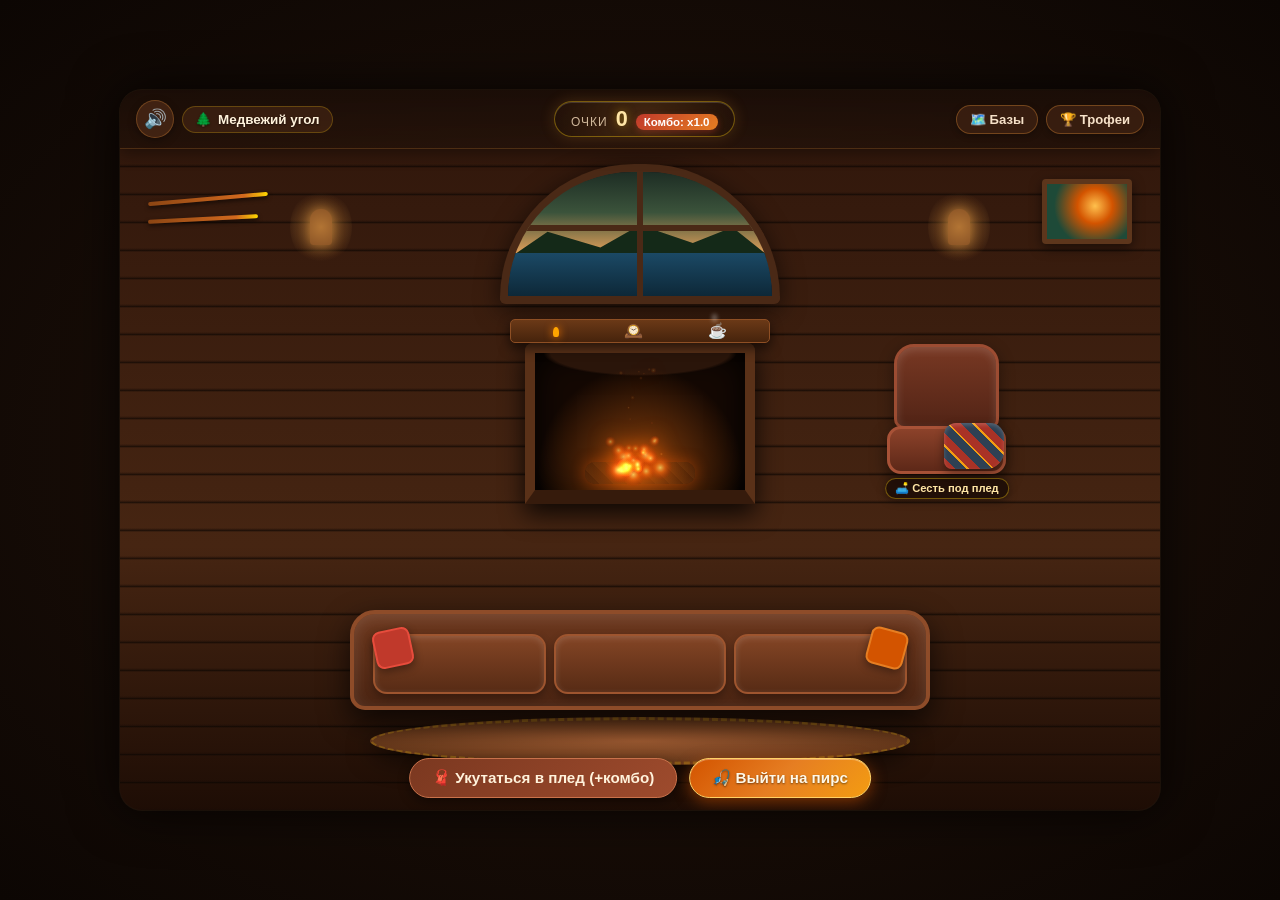
==== cozy-lodge-game/index.html @ 7a969577 "Refactor code structure for improved readability and maintainability" ====
<!DOCTYPE html>
<html lang="ru">
<head>
  <meta charset="UTF-8">
  <meta name="viewport" content="width=device-width, initial-scale=1.0, maximum-scale=1.0, user-scalable=no">
  <title>Уютная рыбалка на базах</title>
  <link rel="stylesheet" href="style.css">
</head>
<body>
  <!-- Контейнер игры: готов к встраиванию в iframe или блок на сайте -->
  <div id="game-app" class="game-container">
    
    <!-- Верхняя панель: статус, счёт, звук, навигация -->
    <header class="game-topbar">
      <div class="topbar-left">
        <button id="btn-sound" class="btn-icon" title="Звук вкл/выкл" aria-label="Переключить звук">
          <span class="icon-sound">🔊</span>
        </button>
        <div class="current-base-badge" id="base-badge">
          <span class="base-badge-icon">🏡</span>
          <span class="base-badge-name">Лесная хижина</span>
        </div>
      </div>

      <div class="topbar-center">
        <div class="score-card">
          <span class="score-label">Очки</span>
          <span class="score-val" id="total-score">0</span>
          <span class="streak-pill" id="streak-pill" title="Серия удачных уловов">Комбо: x1.0</span>
        </div>
      </div>

      <div class="topbar-right">
        <button id="btn-select-base" class="btn-secondary" title="Сменить рыболовную базу">
          🗺️ Базы
        </button>
        <button id="btn-leaderboard" class="btn-secondary" title="Таблица рекордов">
          🏆 Трофеи
        </button>
      </div>
    </header>

    <!-- ОСНОВНАЯ ОБЛАСТЬ ЭКРАНОВ -->
    <main class="game-viewport" id="viewport">

      <!-- ==================== ЭКРАН 1: ВНУТРИ БАЗЫ ==================== -->
      <section id="screen-lodge" class="screen screen-lodge active">
        <!-- Фон интерьера базы (генерируется стилем или динамически) -->
        <div class="lodge-backdrop" id="lodge-backdrop"></div>

        <!-- Верхнее окно с видом наружу -->
        <div class="lodge-window" id="lodge-window">
          <div class="window-glass">
            <div class="window-sky"></div>
            <div class="window-landscape" id="window-landscape"></div>
            <div class="window-water"></div>
          </div>
          <div class="window-frame"></div>
        </div>

        <!-- Настенный декор -->
        <div class="wall-decor">
          <div class="wall-rod-rack" title="Коллекция удилищ">
            <div class="rod rod-1"></div>
            <div class="rod rod-2"></div>
          </div>
          <div class="wall-painting" id="lodge-painting" title="Памятная картина">
            <div class="painting-canvas"></div>
          </div>
          <div class="wall-lamp lamp-left">
            <div class="lamp-glow"></div>
          </div>
          <div class="wall-lamp lamp-right">
            <div class="lamp-glow"></div>
          </div>
        </div>

        <!-- Комната: Камин напротив игрока -->
        <div class="fireplace-zone" id="fireplace-zone">
          <div class="fireplace-mantel">
            <div class="mantel-item candle" title="Ароматическая свеча">
              <span class="candle-flame"></span>
            </div>
            <div class="mantel-item clock">🕰️</div>
            <div class="mantel-item mug" id="interactive-mug" title="Кликни, чтобы сделать глоток горячего чая">
              ☕
              <span class="steam"></span>
            </div>
          </div>
          <div class="fireplace-hearth">
            <div class="chimney-arch"></div>
            <div class="logs"></div>
            <canvas id="fire-canvas" class="fire-canvas" width="160" height="120"></canvas>
            <div class="hearth-glow"></div>
          </div>
        </div>

        <!-- Уютное кресло с пледом рядом с камином -->
        <div class="chair-zone" id="chair-zone" title="Кликните, чтобы укутаться в плед и согреться">
          <div class="armchair" id="armchair">
            <div class="chair-back"></div>
            <div class="chair-seat"></div>
            <!-- Плед: состояние снят / надет -->
            <div class="blanket" id="cozy-blanket">
              <span class="blanket-pattern"></span>
            </div>
            <!-- Сидящий персонаж -->
            <div class="character-resting" id="character-resting">
              <div class="char-mug">🍵</div>
              <div class="char-zzz">✨ Уют</div>
            </div>
          </div>
          <div class="chair-tooltip">🛋️ Сесть под плед</div>
        </div>

        <!-- Большой удобный диван на переднем плане -->
        <div class="sofa-zone" id="sofa-zone">
          <div class="cozy-sofa" id="cozy-sofa">
            <div class="sofa-cushion cushion-left"></div>
            <div class="sofa-cushion cushion-center"></div>
            <div class="sofa-cushion cushion-right"></div>
            <div class="sofa-pillow pillow-1"></div>
            <div class="sofa-pillow pillow-2"></div>
          </div>
          <div class="cozy-rug"></div>
        </div>

        <!-- Нижняя панель действий на базе -->
        <div class="lodge-actions">
          <button id="btn-sit-blanket" class="btn-action btn-cozy">
            🧣 Укутаться в плед (+комбо)
          </button>
          <button id="btn-go-pier" class="btn-action btn-primary pulse-btn">
            🎣 Выйти на пирс
          </button>
        </div>

        <!-- Уведомление о состоянии уюта -->
        <div id="cozy-banner" class="cozy-banner"></div>
      </section>


      <!-- ==================== ЭКРАН 2: НА ПИРСЕ (РЫБАЛКА) ==================== -->
      <section id="screen-pier" class="screen screen-pier">
        <!-- Пейзаж вокруг пирса -->
        <div class="pier-environment" id="pier-environment">
          <div class="env-sky" id="env-sky">
            <div class="env-sun-moon"></div>
            <div class="env-clouds"></div>
            <div class="env-mountains" id="env-mountains"></div>
          </div>
          <div class="env-water" id="env-water">
            <canvas id="water-canvas" class="water-canvas"></canvas>
            <div class="water-ripples"></div>
          </div>
        </div>

        <!-- Сам деревянный пирс -->
        <div class="pier-dock" id="pier-dock">
          <div class="dock-planks"></div>
          <div class="dock-pillar pillar-1"></div>
          <div class="dock-pillar pillar-2"></div>
          <div class="dock-lantern" id="dock-lantern">
            <div class="lantern-light"></div>
          </div>
          <div class="fisherman-box">🪣</div>
        </div>

        <!-- Рыболовная сцена: удочка, леска, поплавок -->
        <div class="fishing-scene" id="fishing-scene">
          <div class="rod-line-svg-wrap">
            <svg id="line-svg" class="line-svg">
              <path id="fishing-line" d="M 0 0 Q 0 0 0 0" />
            </svg>
          </div>
          <div class="rod-element" id="rod-element">
            <div class="rod-stick"></div>
          </div>
          <div class="bobber-element" id="bobber-element">
            <div class="bobber-top"></div>
            <div class="bobber-body"></div>
            <div class="bobber-splash" id="bobber-splash"></div>
          </div>
        </div>

        <!-- Интерфейс мини-игры рыбалки -->
        <div class="fishing-hud">
          <div class="fishing-status-pill" id="fishing-status">
            Готовьтесь к забросу
          </div>

          <!-- Шкала тайминга подсечки -->
          <div class="strike-meter-wrap" id="strike-meter-wrap" hidden>
            <div class="strike-bar-label">ПОДСЕКАЙТЕ СЕЙЧАС!</div>
            <div class="strike-bar">
              <div class="strike-progress" id="strike-progress"></div>
            </div>
          </div>

          <!-- Кнопка управления удочкой -->
          <div class="pier-controls">
            <button id="btn-back-lodge" class="btn-secondary">
              🚪 В дом к камину
            </button>
            <button id="btn-fish-action" class="btn-primary btn-large">
              🎣 Забросить удочку
            </button>
          </div>
        </div>
      </section>

    </main>

    <!-- МОДАЛЬНОЕ ОКНО 1: ВЫБОР БАЗЫ -->
    <div id="modal-bases" class="modal-backdrop" hidden>
      <div class="modal-card">
        <header class="modal-header">
          <h2>🏡 Выберите рыболовную базу</h2>
          <button class="modal-close" data-close="modal-bases">✕</button>
        </header>
        <div class="bases-grid" id="bases-grid">
          <!-- Генерируется из JavaScript -->
        </div>
      </div>
    </div>

    <!-- МОДАЛЬНОЕ ОКНО 2: РЕКОРДЫ И УЛОВЫ -->
    <div id="modal-records" class="modal-backdrop" hidden>
      <div class="modal-card">
        <header class="modal-header">
          <h2>🏆 Журнал рекордов и трофеев</h2>
          <button class="modal-close" data-close="modal-records">✕</button>
        </header>
        <div class="records-content">
          <div class="stats-row">
            <div class="stat-box">
              <small>Всего поймано</small>
              <b id="stat-total-caught">0 шт.</b>
            </div>
            <div class="stat-box">
              <small>Рекорд за одну рыбу</small>
              <b id="stat-max-single">0 очков</b>
            </div>
            <div class="stat-box">
              <small>Лучшая серия</small>
              <b id="stat-best-streak">x1.0</b>
            </div>
          </div>
          <h3>Последние трофеи</h3>
          <div class="catch-history-list" id="catch-history-list">
            <div class="empty-hint">Рыба ещё не поймана. Самое время выйти на пирс!</div>
          </div>
          <div class="server-sync-hint">
            <small>💡 Сохранено в браузере (localStorage). Готово к синхронизации с аккаунтом на сервере.</small>
          </div>
        </div>
      </div>
    </div>

    <!-- МОДАЛЬНОЕ ОКНО 3: КАРТОЧКА ПОЙМАННОЙ РЫБЫ -->
    <div id="modal-catch" class="modal-backdrop catch-modal" hidden>
      <div class="modal-card catch-card" id="catch-card">
        <div class="catch-confetti"></div>
        <div class="catch-rarity-badge" id="catch-rarity">РЕДКАЯ РЫБА</div>
        <div class="catch-art" id="catch-icon">🐟</div>
        <h2 class="catch-title" id="catch-name">Радужная форель</h2>
        <div class="catch-meta">
          <span class="catch-weight" id="catch-weight">Вес: 1.84 кг</span>
          <span class="catch-base-origin" id="catch-base-origin">База: Лесная хижина</span>
        </div>
        
        <!-- Расчёт очков -->
        <div class="catch-points-breakdown">
          <div class="points-line">
            <span>Базовая стоимость:</span>
            <span id="pts-base">100</span>
          </div>
          <div class="points-line">
            <span>Бонус за вес и редкость:</span>
            <span id="pts-weight">+45</span>
          </div>
          <div class="points-line">
            <span>Множитель серии (<span id="pts-streak-multiplier">x1.3</span>):</span>
            <span id="pts-streak-bonus">+44</span>
          </div>
          <div class="points-total-line">
            <span>Итого начислено:</span>
            <b id="pts-awarded">+189 очков</b>
          </div>
        </div>

        <button id="btn-collect-catch" class="btn-primary btn-large">
          ✨ Забрать улов и продолжить
        </button>
      </div>
    </div>

  </div>

  <script src="game.js"></script>
</body>
</html>
---- cozy-lodge-game/style.css ----
/* ==========================================================================
   УЮТНАЯ РЫБАЛКА НА БАЗАХ — STYLE.CSS
   Теплая цветовая палитра: дерево, текстиль, камин, вечерний свет
   ========================================================================== */

:root {
  --font-main: -apple-system, BlinkMacSystemFont, "Segoe UI", Roboto, "Helvetica Neue", Arial, sans-serif;
  --font-serif: Georgia, "Times New Roman", serif;
  
  /* Базовая палитра интерьера */
  --c-wood-dark: #24140b;
  --c-wood-mid: #4a2916;
  --c-wood-light: #7b4926;
  --c-amber: #e69138;
  --c-fire-glow: #ff7b25;
  --c-gold: #f1c40f;
  --c-text-cream: #faedd7;
  --c-text-muted: #d0b89b;
  --c-fabric: #d8c29d;
  --c-blanket: #c0392b;
  
  /* Размеры и радиусы */
  --radius-sm: 8px;
  --radius-md: 14px;
  --radius-lg: 22px;
  --shadow-warm: 0 10px 30px rgba(28, 12, 3, 0.45);
  --shadow-glow: 0 0 25px rgba(255, 125, 40, 0.35);
}

* {
  box-sizing: border-box;
  margin: 0;
  padding: 0;
  -webkit-tap-highlight-color: transparent;
  user-select: none;
}

html, body {
  width: 100%;
  height: 100%;
  overflow: hidden;
  background-color: #160c07;
  font-family: var(--font-main);
  color: var(--c-text-cream);
}

/* ==================== ОСНОВНОЙ КОНТЕЙНЕР ==================== */
.game-container {
  position: relative;
  width: 100%;
  max-width: 1040px;
  height: 100%;
  max-height: 720px;
  margin: 0 auto;
  display: flex;
  flex-direction: column;
  background: radial-gradient(circle at 50% 40%, #3a2215 0%, #1c0e07 100%);
  box-shadow: 0 0 50px rgba(0, 0, 0, 0.8), 0 0 0 1px rgba(255, 180, 100, 0.1);
  overflow: hidden;
}

@media (min-height: 721px) {
  body {
    display: flex;
    align-items: center;
    justify-content: center;
    background: radial-gradient(ellipse at center, #24140b 0%, #0c0603 100%);
  }
  .game-container {
    height: 94vh;
    border-radius: var(--radius-lg);
  }
}

/* ==================== ВЕРХНЯЯ ПАНЕЛЬ ==================== */
.game-topbar {
  z-index: 30;
  display: flex;
  align-items: center;
  justify-content: space-between;
  padding: 10px 16px;
  background: linear-gradient(180deg, rgba(26, 13, 7, 0.95) 0%, rgba(36, 18, 9, 0.85) 100%);
  border-bottom: 1px solid rgba(230, 145, 56, 0.25);
  box-shadow: 0 4px 15px rgba(0, 0, 0, 0.4);
  backdrop-filter: blur(8px);
}

.topbar-left, .topbar-right {
  display: flex;
  align-items: center;
  gap: 8px;
}

.current-base-badge {
  display: inline-flex;
  align-items: center;
  gap: 6px;
  padding: 5px 12px;
  background: rgba(74, 41, 22, 0.6);
  border: 1px solid rgba(241, 196, 15, 0.25);
  border-radius: 20px;
  font-size: 0.84rem;
  font-weight: 600;
  color: #fff2db;
  text-shadow: 0 1px 2px rgba(0,0,0,0.5);
}

.score-card {
  display: flex;
  align-items: baseline;
  gap: 8px;
  padding: 4px 16px;
  background: radial-gradient(circle, rgba(230, 145, 56, 0.18) 0%, rgba(36, 18, 9, 0.7) 100%);
  border: 1px solid rgba(241, 196, 15, 0.4);
  border-radius: 25px;
  box-shadow: inset 0 1px 0 rgba(255, 255, 255, 0.15), 0 0 15px rgba(230, 145, 56, 0.2);
}

.score-label {
  font-size: 0.75rem;
  text-transform: uppercase;
  letter-spacing: 0.08em;
  color: var(--c-text-muted);
}

.score-val {
  font-size: 1.35rem;
  font-weight: 800;
  color: #ffe6a6;
  font-variant-numeric: tabular-nums;
  text-shadow: 0 0 10px rgba(241, 196, 15, 0.5);
}

.streak-pill {
  padding: 2px 8px;
  border-radius: 12px;
  background: linear-gradient(135deg, #c0392b, #e67e22);
  font-size: 0.72rem;
  font-weight: 700;
  color: #fff;
  box-shadow: 0 2px 6px rgba(192, 57, 43, 0.4);
}

/* ==================== КНОПКИ ==================== */
button {
  cursor: pointer;
  font-family: inherit;
  border: none;
  outline: none;
  transition: transform 0.15s ease, filter 0.15s ease, background 0.2s ease, box-shadow 0.2s ease;
}

button:active {
  transform: scale(0.96);
}

.btn-icon {
  width: 38px;
  height: 38px;
  border-radius: 50%;
  display: flex;
  align-items: center;
  justify-content: center;
  font-size: 1.15rem;
  background: rgba(74, 41, 22, 0.8);
  border: 1px solid rgba(230, 145, 56, 0.3);
  color: #ffe8cf;
  box-shadow: 0 3px 8px rgba(0, 0, 0, 0.3);
}
.btn-icon:hover {
  background: rgba(110, 60, 32, 0.9);
  border-color: rgba(241, 196, 15, 0.6);
}

.btn-secondary {
  padding: 6px 13px;
  border-radius: 18px;
  font-size: 0.82rem;
  font-weight: 600;
  background: rgba(60, 32, 17, 0.85);
  border: 1px solid rgba(230, 145, 56, 0.35);
  color: #f7e2c9;
  box-shadow: 0 2px 6px rgba(0, 0, 0, 0.3);
}
.btn-secondary:hover {
  background: rgba(90, 48, 25, 0.95);
  border-color: var(--c-amber);
}

.btn-primary {
  padding: 10px 22px;
  border-radius: 24px;
  font-size: 0.96rem;
  font-weight: 700;
  background: linear-gradient(135deg, #d35400 0%, #e67e22 50%, #f39c12 100%);
  color: #fff8e7;
  border: 1px solid #ffd166;
  box-shadow: 0 4px 15px rgba(211, 84, 0, 0.5), inset 0 1px 0 rgba(255, 255, 255, 0.3);
  text-shadow: 0 1px 2px rgba(0, 0, 0, 0.5);
}
.btn-primary:hover {
  filter: brightness(1.1);
  box-shadow: 0 6px 20px rgba(230, 126, 34, 0.6), inset 0 1px 0 rgba(255, 255, 255, 0.4);
}

.btn-large {
  padding: 13px 30px;
  font-size: 1.08rem;
}

.pulse-btn {
  animation: pulse-glow 2.4s infinite ease-in-out;
}

@keyframes pulse-glow {
  0%, 100% { box-shadow: 0 4px 15px rgba(211, 84, 0, 0.5); }
  50% { box-shadow: 0 4px 25px rgba(243, 156, 18, 0.8), 0 0 10px rgba(255, 209, 102, 0.6); }
}

/* ==================== РАБОЧАЯ ОБЛАСТЬ (VIEWPORT) ==================== */
.game-viewport {
  position: relative;
  flex: 1;
  width: 100%;
  height: 100%;
  overflow: hidden;
}

.screen {
  position: absolute;
  inset: 0;
  opacity: 0;
  pointer-events: none;
  transition: opacity 0.5s ease;
  display: flex;
  flex-direction: column;
}

.screen.active {
  opacity: 1;
  pointer-events: auto;
}

/* ==========================================================================
   ЭКРАН 1: ВНУТРИ БАЗЫ (LODGE)
   ========================================================================== */
.screen-lodge {
  background: #2a160d;
}

/* Фон стен из бруса/камня */
.lodge-backdrop {
  position: absolute;
  inset: 0;
  background-image: 
    repeating-linear-gradient(0deg, rgba(20, 10, 5, 0.6) 0px, transparent 2px, transparent 28px, rgba(15, 8, 4, 0.8) 30px),
    linear-gradient(180deg, #2c160c 0%, #3e2213 50%, #200f07 100%);
  z-index: 1;
}

/* База: стили для разных баз */
.base-forest .lodge-backdrop {
  background: 
    repeating-linear-gradient(0deg, rgba(25, 12, 6, 0.6) 0px, transparent 2px, transparent 26px, rgba(10, 5, 2, 0.8) 28px),
    linear-gradient(180deg, #32180c 0%, #462512 60%, #1e0d05 100%);
}
.base-sea .lodge-backdrop {
  background: 
    repeating-linear-gradient(90deg, rgba(230, 220, 205, 0.04) 0px, transparent 2px, transparent 40px),
    linear-gradient(180deg, #3d3128 0%, #524236 60%, #291e17 100%);
}
.base-mountain .lodge-backdrop {
  background: 
    repeating-linear-gradient(45deg, rgba(40, 40, 45, 0.15) 0px, transparent 4px, transparent 30px),
    linear-gradient(180deg, #271f25 0%, #382d33 60%, #1a1418 100%);
}

/* Окно с видом на природу */
.lodge-window {
  position: absolute;
  top: 15px;
  left: 50%;
  transform: translateX(-50%);
  width: 280px;
  height: 140px;
  border-radius: 140px 140px 6px 6px;
  border: 8px solid #4a2916;
  box-shadow: inset 0 0 20px rgba(0, 0, 0, 0.7), 0 5px 25px rgba(0, 0, 0, 0.6);
  overflow: hidden;
  z-index: 2;
  background: #112;
}

.window-glass {
  position: relative;
  width: 100%;
  height: 100%;
  overflow: hidden;
}

.window-sky {
  position: absolute;
  inset: 0 0 35% 0;
  background: linear-gradient(180deg, #c46237 0%, #f39c12 55%, #f1c40f 100%);
  transition: background 0.6s ease;
}

.window-landscape {
  position: absolute;
  bottom: 30%;
  left: 0;
  width: 100%;
  height: 45px;
  background: #193116;
  clip-path: polygon(0% 100%, 15% 40%, 35% 75%, 50% 25%, 70% 65%, 85% 30%, 100% 100%);
  transition: clip-path 0.5s ease, background 0.5s ease;
}

.window-water {
  position: absolute;
  inset: 65% 0 0 0;
  background: linear-gradient(180deg, #1b4965 0%, #0d2838 100%);
}

.window-frame {
  position: absolute;
  inset: 0;
  pointer-events: none;
  background-image: 
    linear-gradient(90deg, transparent calc(50% - 3px), #4a2916 calc(50% - 3px), #4a2916 calc(50% + 3px), transparent calc(50% + 3px)),
    linear-gradient(0deg, transparent calc(55% - 3px), #4a2916 calc(55% - 3px), #4a2916 calc(55% + 3px), transparent calc(55% + 3px));
}

/* Декор на стенах */
.wall-decor {
  position: absolute;
  inset: 0;
  pointer-events: none;
  z-index: 3;
}

.wall-rod-rack {
  position: absolute;
  top: 30px;
  left: 28px;
  width: 130px;
  height: 60px;
}
.rod {
  position: absolute;
  height: 4px;
  background: linear-gradient(90deg, #8b4513 0%, #d2691e 80%, #ffd700 100%);
  border-radius: 3px;
  box-shadow: 0 2px 4px rgba(0, 0, 0, 0.6);
}
.rod-1 { width: 120px; top: 18px; transform: rotate(-5deg); }
.rod-2 { width: 110px; top: 38px; transform: rotate(-3deg); }

.wall-painting {
  position: absolute;
  top: 30px;
  right: 28px;
  width: 90px;
  height: 65px;
  border: 5px solid #5d361c;
  border-radius: 4px;
  box-shadow: 0 4px 12px rgba(0, 0, 0, 0.5);
  background: #1f3a2c;
  overflow: hidden;
}
.painting-canvas {
  width: 100%;
  height: 100%;
  background: radial-gradient(circle at 60% 40%, #ffc04d 0%, #d35400 30%, #1e4a38 70%);
}

.wall-lamp {
  position: absolute;
  top: 60px;
  width: 22px;
  height: 36px;
  background: #73401d;
  border-radius: 12px 12px 4px 4px;
  box-shadow: 0 0 12px rgba(255, 170, 70, 0.5);
}
.lamp-left { left: 190px; }
.lamp-right { right: 190px; }
.lamp-glow {
  position: absolute;
  inset: -20px;
  border-radius: 50%;
  background: radial-gradient(circle, rgba(255, 180, 80, 0.45) 0%, transparent 70%);
  animation: flicker 4s infinite ease-in-out;
}

/* ==================== КАМИН (НАПРОТИВ ИГРОКА) ==================== */
.fireplace-zone {
  position: absolute;
  top: 170px;
  left: 50%;
  transform: translateX(-50%);
  width: 230px;
  height: 185px;
  z-index: 5;
}

.fireplace-mantel {
  position: absolute;
  top: 0;
  left: -15px;
  right: -15px;
  height: 24px;
  background: linear-gradient(180deg, #6b3917 0%, #46230c 100%);
  border-radius: 5px;
  border: 1px solid #8e4f24;
  box-shadow: 0 5px 12px rgba(0, 0, 0, 0.6);
  display: flex;
  align-items: center;
  justify-content: space-around;
  padding: 0 10px;
  z-index: 6;
}

.mantel-item {
  font-size: 0.95rem;
  position: relative;
}

.candle-flame {
  display: inline-block;
  width: 6px;
  height: 10px;
  background: #ffa500;
  border-radius: 50% 50% 35% 35%;
  box-shadow: 0 0 8px #ff7b00;
  animation: flicker 1.8s infinite ease-in-out;
}

.mug {
  cursor: pointer;
  transition: transform 0.2s ease;
}
.mug:hover {
  transform: scale(1.25) rotate(-5deg);
}

.steam {
  position: absolute;
  top: -8px;
  left: 4px;
  width: 5px;
  height: 8px;
  background: rgba(255, 255, 255, 0.35);
  border-radius: 50%;
  filter: blur(2px);
  animation: steam-rise 2.2s infinite ease-out;
}

@keyframes steam-rise {
  0% { transform: translateY(0) scale(0.8); opacity: 0.7; }
  100% { transform: translateY(-14px) scale(1.6); opacity: 0; }
}

.fireplace-hearth {
  position: absolute;
  top: 24px;
  inset-inline: 0;
  bottom: 0;
  background: #140803;
  border: 10px solid #5a3118;
  border-bottom: 14px solid #361b0c;
  border-radius: 8px 8px 0 0;
  box-shadow: inset 0 0 35px #000, 0 10px 25px rgba(0, 0, 0, 0.8);
  overflow: hidden;
  display: flex;
  justify-content: center;
  align-items: flex-end;
}

.chimney-arch {
  position: absolute;
  top: 0;
  left: 0;
  right: 0;
  height: 25px;
  background: radial-gradient(ellipse at 50% 0%, #2a150a 60%, transparent 65%);
}

.logs {
  position: absolute;
  bottom: 6px;
  width: 110px;
  height: 22px;
  background: repeating-linear-gradient(45deg, #2b1406 0px, #1a0a03 10px);
  border-radius: 10px;
  box-shadow: 0 0 15px rgba(255, 80, 0, 0.4);
}

.fire-canvas {
  position: relative;
  z-index: 2;
  margin-bottom: 2px;
  filter: drop-shadow(0 0 10px #ff6600);
}

.hearth-glow {
  position: absolute;
  inset: 0;
  background: radial-gradient(circle at 50% 85%, rgba(255, 120, 20, 0.5) 0%, transparent 65%);
  pointer-events: none;
  animation: hearth-pulse 3.5s infinite ease-in-out;
}

@keyframes hearth-pulse {
  0%, 100% { opacity: 0.75; }
  50% { opacity: 1; }
}

@keyframes flicker {
  0%, 100% { transform: scale(1); opacity: 0.9; }
  25% { transform: scale(0.92) skewX(2deg); opacity: 0.75; }
  70% { transform: scale(1.08) skewX(-2deg); opacity: 1; }
}

/* ==================== УЮТНОЕ КРЕСЛО С ПЛЕДОМ (СПРАВА ОТ КАМИНА) ==================== */
.chair-zone {
  position: absolute;
  top: 185px;
  right: 14%;
  width: 135px;
  height: 165px;
  z-index: 6;
  cursor: pointer;
  transition: transform 0.2s ease;
}

.chair-zone:hover {
  transform: translateY(-3px);
}

.armchair {
  position: relative;
  width: 100%;
  height: 100%;
}

.chair-back {
  position: absolute;
  top: 10px;
  left: 15px;
  right: 15px;
  height: 85px;
  background: linear-gradient(180deg, #783823 0%, #522416 100%);
  border-radius: 20px 20px 10px 10px;
  border: 3px solid #9c4c32;
  box-shadow: inset 0 3px 10px rgba(255, 255, 255, 0.15), 0 5px 15px rgba(0,0,0,0.4);
}

.chair-seat {
  position: absolute;
  bottom: 25px;
  left: 8px;
  right: 8px;
  height: 48px;
  background: linear-gradient(180deg, #8c422a 0%, #5d2818 100%);
  border-radius: 14px;
  border: 3px solid #a85237;
  box-shadow: 0 8px 16px rgba(0, 0, 0, 0.5);
}

/* Плед */
.blanket {
  position: absolute;
  bottom: 30px;
  right: 10px;
  width: 60px;
  height: 46px;
  background: repeating-linear-gradient(
    45deg,
    #a93226 0px,
    #a93226 8px,
    #2e4053 8px,
    #2e4053 16px,
    #f39c12 16px,
    #f39c12 18px
  );
  border-radius: 12px 14px 18px 8px;
  box-shadow: 0 4px 10px rgba(0, 0, 0, 0.45), inset 0 2px 4px rgba(255, 255, 255, 0.2);
  transition: all 0.4s cubic-bezier(0.34, 1.56, 0.64, 1);
  z-index: 7;
}

/* Состояние: персонаж сидит под пледом */
.chair-zone.is-cozy-resting .blanket {
  width: 95px;
  height: 75px;
  bottom: 25px;
  left: 20px;
  right: auto;
  border-radius: 22px 22px 14px 14px;
  transform: scale(1.05);
  box-shadow: 0 6px 18px rgba(0, 0, 0, 0.6), 0 0 15px rgba(255, 140, 50, 0.3);
}

.character-resting {
  position: absolute;
  top: 35px;
  left: 50%;
  transform: translateX(-50%);
  opacity: 0;
  transition: opacity 0.3s ease;
  text-align: center;
  z-index: 6;
  pointer-events: none;
}

.chair-zone.is-cozy-resting .character-resting {
  opacity: 1;
}

.char-mug {
  font-size: 1.4rem;
  filter: drop-shadow(0 2px 4px rgba(0, 0, 0, 0.5));
}
.char-zzz {
  font-size: 0.72rem;
  font-weight: 800;
  color: #ffeaa7;
  text-shadow: 0 0 8px #ff7675;
  animation: float-up 2.5s infinite ease-in-out;
}

@keyframes float-up {
  0%, 100% { transform: translateY(0); }
  50% { transform: translateY(-4px); }
}

.chair-tooltip {
  position: absolute;
  bottom: 0;
  left: 50%;
  transform: translateX(-50%);
  white-space: nowrap;
  background: rgba(30, 14, 7, 0.9);
  border: 1px solid rgba(241, 196, 15, 0.4);
  padding: 3px 9px;
  border-radius: 12px;
  font-size: 0.7rem;
  font-weight: 700;
  color: #ffe6a6;
  box-shadow: 0 2px 8px rgba(0, 0, 0, 0.4);
}

/* ==================== БОЛЬШОЙ ДИВАН И КОВЕР (ПЕРЕДНИЙ ПЛАН) ==================== */
.sofa-zone {
  position: absolute;
  bottom: 60px;
  left: 50%;
  transform: translateX(-50%);
  width: 90%;
  max-width: 580px;
  height: 140px;
  z-index: 8;
  display: flex;
  flex-direction: column;
  align-items: center;
}

.cozy-rug {
  position: absolute;
  bottom: -15px;
  width: 100%;
  max-width: 540px;
  height: 48px;
  background: radial-gradient(ellipse at 50% 50%, #9e5b32 0%, #68391b 70%, #3e1f0e 100%);
  border-radius: 50%;
  border: 3px dashed rgba(241, 196, 15, 0.25);
  box-shadow: 0 8px 25px rgba(0, 0, 0, 0.6);
  z-index: 1;
}

.cozy-sofa {
  position: relative;
  width: 100%;
  height: 100px;
  background: linear-gradient(180deg, #6c371d 0%, #4a2412 100%);
  border-radius: 25px 25px 15px 15px;
  border: 4px solid #8e4c29;
  box-shadow: inset 0 4px 15px rgba(255, 255, 255, 0.12), 0 12px 30px rgba(0, 0, 0, 0.7);
  display: flex;
  justify-content: space-evenly;
  align-items: flex-end;
  padding: 0 15px 12px;
  z-index: 2;
}

.sofa-cushion {
  flex: 1;
  height: 60px;
  margin: 0 4px;
  background: linear-gradient(180deg, #844525 0%, #572b15 100%);
  border-radius: 14px;
  border: 2px solid #9e552f;
  box-shadow: inset 0 2px 6px rgba(255, 255, 255, 0.15), 0 4px 8px rgba(0, 0, 0, 0.3);
}

.sofa-pillow {
  position: absolute;
  top: 15px;
  width: 38px;
  height: 38px;
  border-radius: 8px;
  box-shadow: 0 3px 8px rgba(0,0,0,0.4);
}
.pillow-1 {
  left: 20px;
  background: #c0392b;
  transform: rotate(-12deg);
  border: 2px solid #e74c3c;
}
.pillow-2 {
  right: 20px;
  background: #d35400;
  transform: rotate(15deg);
  border: 2px solid #e67e22;
}

/* Нижняя панель действий на базе */
.lodge-actions {
  position: absolute;
  bottom: 12px;
  left: 50%;
  transform: translateX(-50%);
  display: flex;
  gap: 12px;
  z-index: 20;
}

.btn-action {
  padding: 10px 22px;
  border-radius: 22px;
  font-size: 0.95rem;
  font-weight: 700;
  display: inline-flex;
  align-items: center;
  gap: 6px;
}

.btn-cozy {
  background: linear-gradient(135deg, #7b3820 0%, #9e4b2d 100%);
  color: #fff2db;
  border: 1px solid #c9724b;
  box-shadow: 0 4px 12px rgba(0, 0, 0, 0.4);
}
.btn-cozy:hover {
  background: linear-gradient(135deg, #8e4226 0%, #b35534 100%);
}

.cozy-banner {
  position: absolute;
  top: 75px;
  left: 50%;
  transform: translateX(-50%);
  background: rgba(36, 17, 8, 0.92);
  border: 1px solid #f39c12;
  color: #ffeaa7;
  padding: 8px 18px;
  border-radius: 20px;
  font-size: 0.88rem;
  font-weight: 600;
  box-shadow: 0 4px 20px rgba(0, 0, 0, 0.6), 0 0 15px rgba(243, 156, 18, 0.4);
  z-index: 25;
  opacity: 0;
  pointer-events: none;
  transition: opacity 0.3s ease, transform 0.3s ease;
}
.cozy-banner.show {
  opacity: 1;
  transform: translateX(-50%) translateY(5px);
}

/* ==========================================================================
   ЭКРАН 2: НА ПИРСЕ (PIER)
   ========================================================================== */
.screen-pier {
  background: #091724;
}

.pier-environment {
  position: absolute;
  inset: 0;
  display: flex;
  flex-direction: column;
}

.env-sky {
  position: relative;
  flex: 0 0 46%;
  width: 100%;
  background: linear-gradient(180deg, #1b263b 0%, #415a77 55%, #e0a96d 100%);
  overflow: hidden;
  transition: background 0.8s ease;
}

.env-sun-moon {
  position: absolute;
  top: 25px;
  right: 15%;
  width: 48px;
  height: 48px;
  border-radius: 50%;
  background: radial-gradient(circle, #ffeaa7 0%, #fdcb6e 70%, rgba(253, 203, 110, 0) 100%);
  box-shadow: 0 0 35px rgba(254, 202, 87, 0.7);
}

.env-mountains {
  position: absolute;
  bottom: 0;
  width: 100%;
  height: 60px;
  background: #192738;
  clip-path: polygon(0% 100%, 12% 40%, 28% 70%, 42% 30%, 58% 65%, 74% 20%, 88% 50%, 100% 100%);
}

.env-water {
  position: relative;
  flex: 1;
  width: 100%;
  background: linear-gradient(180deg, #1d3557 0%, #102033 60%, #060d16 100%);
  overflow: hidden;
}

.water-canvas {
  position: absolute;
  inset: 0;
  width: 100%;
  height: 100%;
}

/* Сам пирс (доски, сваи, фонарь) */
.pier-dock {
  position: absolute;
  bottom: 0;
  left: 0;
  width: 280px;
  height: 190px;
  z-index: 8;
  pointer-events: none;
}

.dock-planks {
  position: absolute;
  top: 40px;
  left: -20px;
  width: 300px;
  height: 75px;
  background: repeating-linear-gradient(
    115deg,
    #5a341b 0px,
    #5a341b 20px,
    #3b2110 21px,
    #3b2110 24px
  );
  transform: rotate(-14deg);
  border-top: 5px solid #7c4826;
  border-bottom: 5px solid #2b170b;
  box-shadow: 0 15px 30px rgba(0, 0, 0, 0.7);
}

.dock-pillar {
  position: absolute;
  width: 22px;
  height: 110px;
  background: linear-gradient(90deg, #422613 0%, #29170b 100%);
  border-radius: 4px;
}
.pillar-1 { bottom: 0; left: 60px; }
.pillar-2 { bottom: 0; left: 190px; }

.dock-lantern {
  position: absolute;
  top: 10px;
  left: 170px;
  width: 18px;
  height: 28px;
  background: #111;
  border: 2px solid #5a341b;
  border-radius: 4px;
}

.lantern-light {
  position: absolute;
  inset: 2px;
  background: #ffcc00;
  box-shadow: 0 0 25px 8px rgba(255, 204, 0, 0.6);
  border-radius: 2px;
  animation: flicker 3s infinite ease-in-out;
}

.fisherman-box {
  position: absolute;
  top: 42px;
  left: 105px;
  font-size: 1.6rem;
  filter: drop-shadow(0 3px 6px rgba(0, 0, 0, 0.7));
}

/* ==================== РЫБАЛКА: УДОЧКА, ЛЕСКА, ПОПЛАВОК ==================== */
.fishing-scene {
  position: absolute;
  inset: 0;
  z-index: 10;
  pointer-events: none;
}

.rod-line-svg-wrap {
  position: absolute;
  inset: 0;
  overflow: visible;
}
.line-svg {
  width: 100%;
  height: 100%;
  overflow: visible;
}
#fishing-line {
  fill: none;
  stroke: rgba(255, 255, 255, 0.75);
  stroke-width: 1.5;
  filter: drop-shadow(0 1px 2px rgba(0,0,0,0.5));
}

.rod-element {
  position: absolute;
  bottom: 60px;
  left: 130px;
  width: 220px;
  height: 120px;
  transform-origin: bottom left;
  transform: rotate(-35deg);
  transition: transform 0.25s ease;
}

.rod-element.bending {
  transform: rotate(-22deg) scaleY(0.92);
}

.rod-stick {
  width: 100%;
  height: 5px;
  background: linear-gradient(90deg, #5c2d12 0%, #b85d19 70%, #f1c40f 100%);
  border-radius: 3px;
  box-shadow: 0 3px 6px rgba(0, 0, 0, 0.5);
}

/* Поплавок */
.bobber-element {
  position: absolute;
  top: 65%;
  left: 65%;
  width: 16px;
  height: 30px;
  transform: translate(-50%, -50%);
  transition: top 0.4s ease, left 0.4s ease;
  filter: drop-shadow(0 4px 6px rgba(0, 0, 0, 0.5));
}

.bobber-top {
  width: 4px;
  height: 10px;
  margin: 0 auto;
  background: #fff;
  border-radius: 2px;
}

.bobber-body {
  width: 16px;
  height: 20px;
  background: linear-gradient(180deg, #e74c3c 0%, #e74c3c 50%, #ffffff 50%, #ffffff 100%);
  border-radius: 50% 50% 40% 40%;
  border: 1px solid rgba(0,0,0,0.25);
  animation: bobber-float 2.4s infinite ease-in-out;
}

@keyframes bobber-float {
  0%, 100% { transform: translateY(0) rotate(0deg); }
  50% { transform: translateY(4px) rotate(4deg); }
}

.bobber-element.biting .bobber-body {
  animation: bobber-bite 0.2s infinite alternate ease-in-out;
}

@keyframes bobber-bite {
  0% { transform: translateY(-4px) rotate(-8deg); }
  100% { transform: translateY(9px) rotate(10deg); }
}

.bobber-splash {
  position: absolute;
  bottom: -4px;
  left: 50%;
  transform: translateX(-50%);
  width: 32px;
  height: 12px;
  border-radius: 50%;
  border: 2px solid rgba(255, 255, 255, 0.6);
  opacity: 0;
}

.bobber-element.biting .bobber-splash {
  animation: splash-ripple 0.8s infinite ease-out;
}

@keyframes splash-ripple {
  0% { transform: translateX(-50%) scale(0.4); opacity: 0.9; }
  100% { transform: translateX(-50%) scale(1.6); opacity: 0; }
}

/* ==================== ИНТЕРФЕЙС РЫБАЛКИ ==================== */
.fishing-hud {
  position: absolute;
  inset-inline: 0;
  bottom: 0;
  padding: 15px 20px 18px;
  z-index: 20;
  display: flex;
  flex-direction: column;
  align-items: center;
  gap: 12px;
  background: linear-gradient(180deg, transparent 0%, rgba(6, 13, 22, 0.85) 50%, rgba(3, 7, 12, 0.96) 100%);
}

.fishing-status-pill {
  padding: 6px 18px;
  background: rgba(16, 32, 51, 0.85);
  border: 1px solid rgba(241, 196, 15, 0.35);
  border-radius: 20px;
  font-size: 0.88rem;
  font-weight: 700;
  color: #ffeaa7;
  text-shadow: 0 1px 3px rgba(0, 0, 0, 0.8);
  box-shadow: 0 4px 15px rgba(0, 0, 0, 0.4);
}

.strike-meter-wrap {
  width: 90%;
  max-width: 380px;
  display: flex;
  flex-direction: column;
  align-items: center;
  gap: 5px;
  animation: bounce-in 0.3s cubic-bezier(0.18, 0.89, 0.32, 1.28);
}

@keyframes bounce-in {
  0% { transform: scale(0.8); opacity: 0; }
  100% { transform: scale(1); opacity: 1; }
}

.strike-bar-label {
  font-size: 0.82rem;
  font-weight: 900;
  color: #ff7675;
  letter-spacing: 0.08em;
  text-shadow: 0 0 10px #d63031;
}

.strike-bar {
  width: 100%;
  height: 16px;
  background: #2d3436;
  border-radius: 10px;
  border: 2px solid #fab1a0;
  overflow: hidden;
  box-shadow: 0 0 15px rgba(231, 76, 60, 0.4);
}

.strike-progress {
  width: 100%;
  height: 100%;
  background: linear-gradient(90deg, #e74c3c 0%, #f39c12 50%, #2ecc71 100%);
  transform-origin: left;
  transition: width 0.05s linear;
}

.pier-controls {
  display: flex;
  align-items: center;
  gap: 14px;
}

/* ==========================================================================
   МОДАЛЬНЫЕ ОКНА: БАЗЫ, РЕКОРДЫ, КАРТОЧКА УЛОВА
   ========================================================================== */
.modal-backdrop {
  position: absolute;
  inset: 0;
  z-index: 50;
  background: rgba(10, 5, 2, 0.78);
  backdrop-filter: blur(5px);
  display: flex;
  align-items: center;
  justify-content: center;
  padding: 16px;
  animation: fade-in 0.25s ease;
}

.modal-backdrop[hidden] {
  display: none !important;
}

@keyframes fade-in {
  from { opacity: 0; }
  to { opacity: 1; }
}

.modal-card {
  width: 100%;
  max-width: 580px;
  max-height: 90%;
  overflow-y: auto;
  background: linear-gradient(160deg, #321c11 0%, #201008 100%);
  border: 2px solid #9e5b32;
  border-radius: var(--radius-lg);
  padding: 22px;
  box-shadow: 0 15px 40px rgba(0, 0, 0, 0.8), 0 0 30px rgba(230, 145, 56, 0.2);
  color: var(--c-text-cream);
}

.modal-header {
  display: flex;
  align-items: center;
  justify-content: space-between;
  margin-bottom: 16px;
  padding-bottom: 10px;
  border-bottom: 1px solid rgba(230, 145, 56, 0.25);
}

.modal-header h2 {
  font-size: 1.25rem;
  font-family: var(--font-serif);
  color: #ffe6a6;
}

.modal-close {
  width: 32px;
  height: 32px;
  border-radius: 50%;
  background: rgba(80, 40, 20, 0.8);
  border: 1px solid rgba(241, 196, 15, 0.3);
  color: #ffeaa7;
  font-size: 1.1rem;
}

/* Сетка баз */
.bases-grid {
  display: grid;
  grid-template-columns: repeat(auto-fit, minmax(240px, 1fr));
  gap: 14px;
}

.base-card {
  background: rgba(58, 30, 16, 0.7);
  border: 2px solid rgba(230, 145, 56, 0.35);
  border-radius: var(--radius-md);
  padding: 16px;
  cursor: pointer;
  transition: all 0.2s ease;
  display: flex;
  flex-direction: column;
  gap: 8px;
}

.base-card:hover {
  transform: translateY(-3px);
  border-color: #f39c12;
  background: rgba(78, 40, 22, 0.85);
  box-shadow: 0 8px 20px rgba(0, 0, 0, 0.5), 0 0 15px rgba(243, 156, 18, 0.3);
}

.base-card.active-base {
  border-color: #2ecc71;
  box-shadow: 0 0 15px rgba(46, 204, 113, 0.4);
}

.base-card-top {
  display: flex;
  justify-content: space-between;
  align-items: center;
}

.base-name {
  font-size: 1.08rem;
  font-weight: 700;
  color: #fff2db;
}

.base-capacity-pill {
  font-size: 0.74rem;
  font-weight: 700;
  padding: 3px 8px;
  border-radius: 10px;
  background: rgba(241, 196, 15, 0.2);
  border: 1px solid rgba(241, 196, 15, 0.4);
  color: #ffe6a6;
}

.base-desc {
  font-size: 0.82rem;
  color: var(--c-text-muted);
  line-height: 1.4;
}

.base-fish-preview {
  margin-top: 4px;
  font-size: 0.76rem;
  color: #f1c40f;
}

/* Статистика и таблица рекордов */
.stats-row {
  display: grid;
  grid-template-columns: repeat(3, 1fr);
  gap: 10px;
  margin-bottom: 16px;
}

.stat-box {
  background: rgba(50, 25, 13, 0.8);
  border: 1px solid rgba(230, 145, 56, 0.25);
  border-radius: var(--radius-sm);
  padding: 10px;
  text-align: center;
}
.stat-box small {
  display: block;
  font-size: 0.72rem;
  color: var(--c-text-muted);
  margin-bottom: 4px;
}
.stat-box b {
  font-size: 1.05rem;
  color: #ffe6a6;
}

.records-content h3 {
  font-size: 0.95rem;
  margin-bottom: 8px;
  color: #ffe6a6;
}

.catch-history-list {
  max-height: 180px;
  overflow-y: auto;
  display: flex;
  flex-direction: column;
  gap: 6px;
  margin-bottom: 12px;
}

.history-item {
  display: flex;
  align-items: center;
  justify-content: space-between;
  padding: 7px 12px;
  background: rgba(45, 22, 12, 0.6);
  border-radius: 8px;
  font-size: 0.84rem;
}
.history-item-left {
  display: flex;
  align-items: center;
  gap: 8px;
}
.history-item-pts {
  font-weight: 700;
  color: #f39c12;
}

.server-sync-hint {
  padding-top: 8px;
  border-top: 1px dashed rgba(230, 145, 56, 0.25);
  color: #d0b89b;
}

.empty-hint {
  text-align: center;
  padding: 20px;
  font-size: 0.85rem;
  color: var(--c-text-muted);
}

/* ==================== КАРТОЧКА ПОЙМАННОЙ РЫБЫ ==================== */
.catch-card {
  text-align: center;
  max-width: 440px;
  padding: 26px 22px;
}

.catch-rarity-badge {
  display: inline-block;
  padding: 4px 14px;
  border-radius: 14px;
  font-size: 0.74rem;
  font-weight: 800;
  letter-spacing: 0.08em;
  text-transform: uppercase;
  margin-bottom: 12px;
}

.rarity-common { background: #7f8c8d; color: #fff; }
.rarity-uncommon { background: #27ae60; color: #fff; }
.rarity-rare { background: #2980b9; color: #fff; }
.rarity-trophy { background: #8e44ad; color: #fff; }
.rarity-legendary { background: linear-gradient(135deg, #f39c12, #e74c3c); color: #fff; }

.catch-art {
  font-size: 4rem;
  margin-bottom: 8px;
  animation: float-up 2s infinite ease-in-out;
}

.catch-title {
  font-size: 1.4rem;
  font-family: var(--font-serif);
  color: #fff2db;
  margin-bottom: 4px;
}

.catch-meta {
  display: flex;
  justify-content: center;
  gap: 14px;
  font-size: 0.82rem;
  color: var(--c-text-muted);
  margin-bottom: 16px;
}

.catch-points-breakdown {
  background: rgba(40, 18, 9, 0.75);
  border: 1px solid rgba(241, 196, 15, 0.3);
  border-radius: var(--radius-sm);
  padding: 12px 16px;
  margin-bottom: 20px;
  text-align: left;
}

.points-line {
  display: flex;
  justify-content: space-between;
  font-size: 0.82rem;
  color: var(--c-text-muted);
  margin-bottom: 4px;
}

.points-total-line {
  display: flex;
  justify-content: space-between;
  align-items: center;
  margin-top: 8px;
  padding-top: 6px;
  border-top: 1px solid rgba(241, 196, 15, 0.2);
  font-size: 1rem;
  color: #fff;
}
.points-total-line b {
  color: #ffe6a6;
  font-size: 1.25rem;
}

/* ==================== АДАПТИВНОСТЬ ПОД МОБИЛЬНЫЕ ==================== */
@media (max-width: 640px) {
  .game-topbar {
    padding: 8px 10px;
  }
  .base-badge-name {
    display: none;
  }
  .score-val {
    font-size: 1.15rem;
  }
  .fireplace-zone {
    width: 190px;
    height: 160px;
    top: 140px;
  }
  .lodge-window {
    width: 220px;
    height: 110px;
  }
  .chair-zone {
    right: 4%;
    top: 155px;
    width: 115px;
    height: 140px;
  }
  .sofa-zone {
    bottom: 50px;
    height: 115px;
  }
  .pier-dock {
    width: 220px;
    height: 150px;
  }
  .rod-element {
    left: 80px;
    width: 180px;
  }
  .pier-controls {
    width: 100%;
    justify-content: center;
  }
  .btn-large {
    padding: 10px 18px;
    font-size: 0.95rem;
  }
  .stats-row {
    grid-template-columns: 1fr;
  }
}
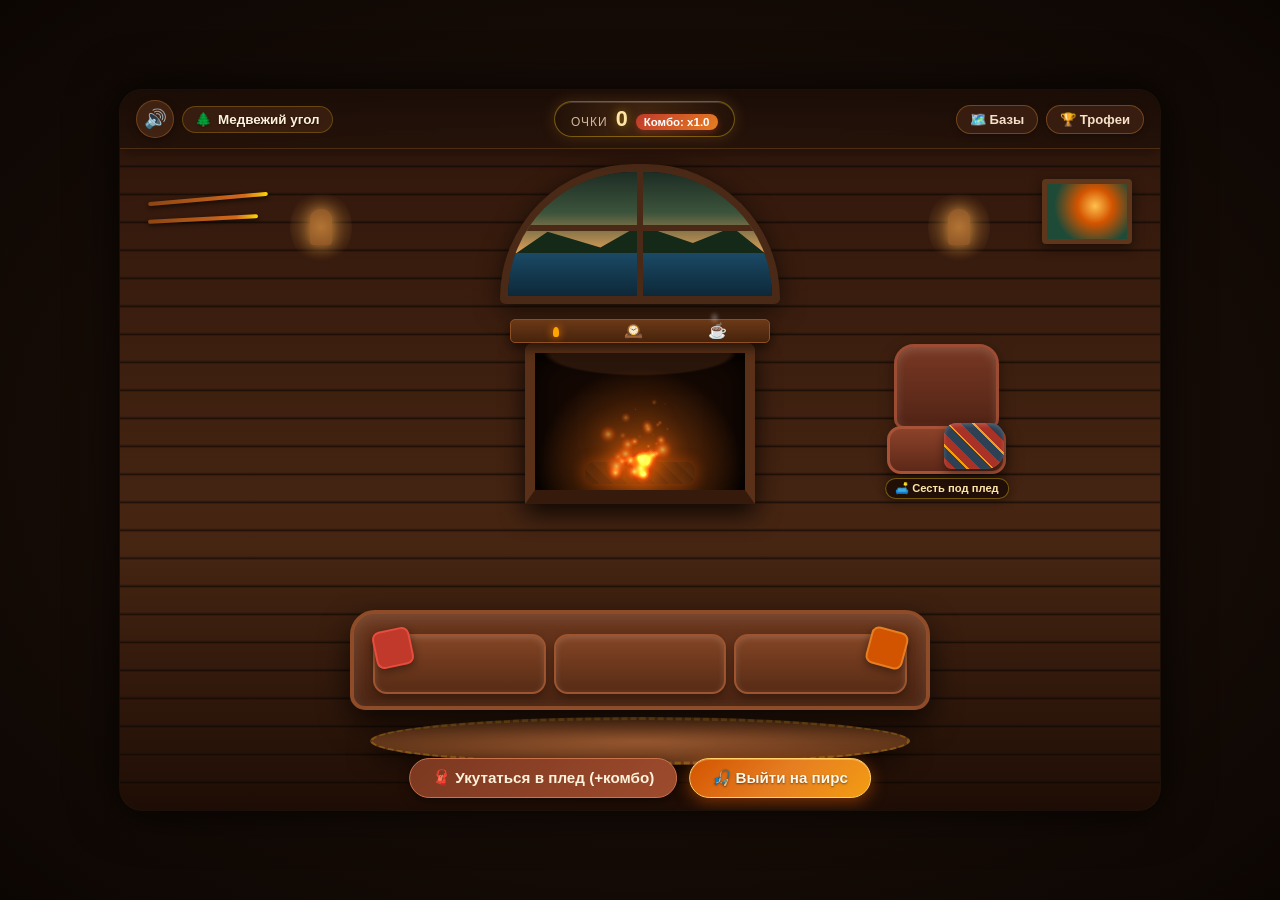
==== commit e502a7a3: "Merge origin/main and resolve adventure, lodge, and boat conflicts" ====
--- a/cozy-lodge-game/index.html
+++ b/cozy-lodge-game/index.html
@@ -9,7 +9,7 @@
 <body>
   <!-- Контейнер игры: готов к встраиванию в iframe или блок на сайте -->
   <div id="game-app" class="game-container">
-    
+
     <!-- Верхняя панель: статус, счёт, звук, навигация -->
     <header class="game-topbar">
       <div class="topbar-left">
@@ -268,7 +268,7 @@
           <span class="catch-weight" id="catch-weight">Вес: 1.84 кг</span>
           <span class="catch-base-origin" id="catch-base-origin">База: Лесная хижина</span>
         </div>
-        
+
         <!-- Расчёт очков -->
         <div class="catch-points-breakdown">
           <div class="points-line">
--- a/cozy-lodge-game/style.css
+++ b/cozy-lodge-game/style.css
@@ -6,7 +6,7 @@
 :root {
   --font-main: -apple-system, BlinkMacSystemFont, "Segoe UI", Roboto, "Helvetica Neue", Arial, sans-serif;
   --font-serif: Georgia, "Times New Roman", serif;
-  
+
   /* Базовая палитра интерьера */
   --c-wood-dark: #24140b;
   --c-wood-mid: #4a2916;
@@ -18,7 +18,7 @@
   --c-text-muted: #d0b89b;
   --c-fabric: #d8c29d;
   --c-blanket: #c0392b;
-  
+
   /* Размеры и радиусы */
   --radius-sm: 8px;
   --radius-md: 14px;
@@ -252,7 +252,7 @@
 .lodge-backdrop {
   position: absolute;
   inset: 0;
-  background-image: 
+  background-image:
     repeating-linear-gradient(0deg, rgba(20, 10, 5, 0.6) 0px, transparent 2px, transparent 28px, rgba(15, 8, 4, 0.8) 30px),
     linear-gradient(180deg, #2c160c 0%, #3e2213 50%, #200f07 100%);
   z-index: 1;
@@ -260,17 +260,17 @@
 
 /* База: стили для разных баз */
 .base-forest .lodge-backdrop {
-  background: 
+  background:
     repeating-linear-gradient(0deg, rgba(25, 12, 6, 0.6) 0px, transparent 2px, transparent 26px, rgba(10, 5, 2, 0.8) 28px),
     linear-gradient(180deg, #32180c 0%, #462512 60%, #1e0d05 100%);
 }
 .base-sea .lodge-backdrop {
-  background: 
+  background:
     repeating-linear-gradient(90deg, rgba(230, 220, 205, 0.04) 0px, transparent 2px, transparent 40px),
     linear-gradient(180deg, #3d3128 0%, #524236 60%, #291e17 100%);
 }
 .base-mountain .lodge-backdrop {
-  background: 
+  background:
     repeating-linear-gradient(45deg, rgba(40, 40, 45, 0.15) 0px, transparent 4px, transparent 30px),
     linear-gradient(180deg, #271f25 0%, #382d33 60%, #1a1418 100%);
 }
@@ -326,7 +326,7 @@
   position: absolute;
   inset: 0;
   pointer-events: none;
-  background-image: 
+  background-image:
     linear-gradient(90deg, transparent calc(50% - 3px), #4a2916 calc(50% - 3px), #4a2916 calc(50% + 3px), transparent calc(50% + 3px)),
     linear-gradient(0deg, transparent calc(55% - 3px), #4a2916 calc(55% - 3px), #4a2916 calc(55% + 3px), transparent calc(55% + 3px));
 }
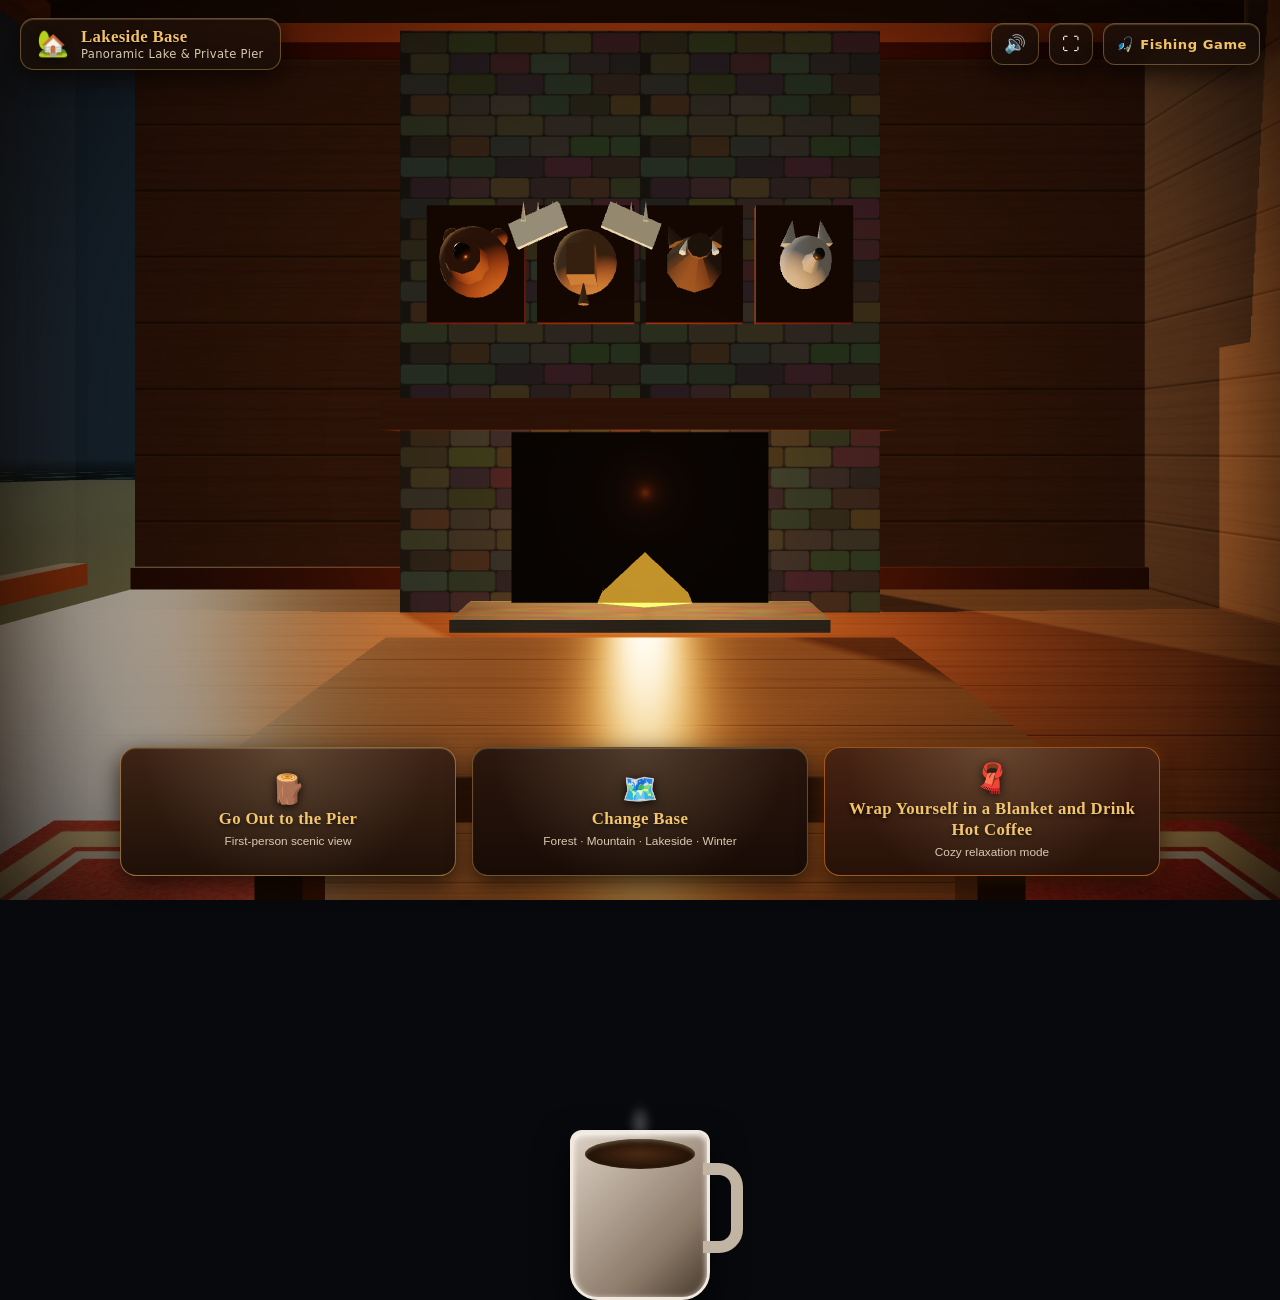
==== commit ab7f5af2: "Add tests for Cozy Lakeside Base and interface toggle persistence - Created tests for the Cozy Lakes" ====
--- a/cozy-lodge-game/index.html
+++ b/cozy-lodge-game/index.html
@@ -1,302 +1,198 @@
 <!DOCTYPE html>
-<html lang="ru">
+<html lang="en">
 <head>
   <meta charset="UTF-8">
-  <meta name="viewport" content="width=device-width, initial-scale=1.0, maximum-scale=1.0, user-scalable=no">
-  <title>Уютная рыбалка на базах</title>
-  <link rel="stylesheet" href="style.css">
+  <meta name="viewport" content="width=device-width, initial-scale=1.0, maximum-scale=1.0, user-scalable=no, viewport-fit=cover">
+  <title>Cozy Lakeside Base — 3D First-Person Cabin</title>
+  <meta name="description" content="Realistic 3D first-person game: cozy lakeside cabin with fireplace, mounted animal trophies, panoramic lake view, wooden pier, and relaxation blanket mode.">
+  <link rel="stylesheet" href="style.css?v=3d-cozy-1">
+  <!-- Local Three.js build with CDN fallback -->
+  <script src="three.min.js"></script>
+  <script>
+    if (typeof THREE === 'undefined') {
+      document.write('<script src="https://cdnjs.cloudflare.com/ajax/libs/three.js/r128/three.min.js"><\/script>');
+    }
+  </script>
 </head>
 <body>
-  <!-- Контейнер игры: готов к встраиванию в iframe или блок на сайте -->
-  <div id="game-app" class="game-container">
+  <!-- 3D WebGL Canvas Container -->
+  <div id="canvas-container"></div>
 
-    <!-- Верхняя панель: статус, счёт, звук, навигация -->
-    <header class="game-topbar">
-      <div class="topbar-left">
-        <button id="btn-sound" class="btn-icon" title="Звук вкл/выкл" aria-label="Переключить звук">
-          <span class="icon-sound">🔊</span>
-        </button>
-        <div class="current-base-badge" id="base-badge">
-          <span class="base-badge-icon">🏡</span>
-          <span class="base-badge-name">Лесная хижина</span>
-        </div>
-      </div>
+  <!-- Subtle Vignette & Warm Cabin Ambient Overlay -->
+  <div class="screen-vignette" id="screen-vignette"></div>
 
-      <div class="topbar-center">
-        <div class="score-card">
-          <span class="score-label">Очки</span>
-          <span class="score-val" id="total-score">0</span>
-          <span class="streak-pill" id="streak-pill" title="Серия удачных уловов">Комбо: x1.0</span>
-        </div>
-      </div>
-
-      <div class="topbar-right">
-        <button id="btn-select-base" class="btn-secondary" title="Сменить рыболовную базу">
-          🗺️ Базы
-        </button>
-        <button id="btn-leaderboard" class="btn-secondary" title="Таблица рекордов">
-          🏆 Трофеи
-        </button>
-      </div>
-    </header>
-
-    <!-- ОСНОВНАЯ ОБЛАСТЬ ЭКРАНОВ -->
-    <main class="game-viewport" id="viewport">
-
-      <!-- ==================== ЭКРАН 1: ВНУТРИ БАЗЫ ==================== -->
-      <section id="screen-lodge" class="screen screen-lodge active">
-        <!-- Фон интерьера базы (генерируется стилем или динамически) -->
-        <div class="lodge-backdrop" id="lodge-backdrop"></div>
-
-        <!-- Верхнее окно с видом наружу -->
-        <div class="lodge-window" id="lodge-window">
-          <div class="window-glass">
-            <div class="window-sky"></div>
-            <div class="window-landscape" id="window-landscape"></div>
-            <div class="window-water"></div>
-          </div>
-          <div class="window-frame"></div>
-        </div>
-
-        <!-- Настенный декор -->
-        <div class="wall-decor">
-          <div class="wall-rod-rack" title="Коллекция удилищ">
-            <div class="rod rod-1"></div>
-            <div class="rod rod-2"></div>
-          </div>
-          <div class="wall-painting" id="lodge-painting" title="Памятная картина">
-            <div class="painting-canvas"></div>
-          </div>
-          <div class="wall-lamp lamp-left">
-            <div class="lamp-glow"></div>
-          </div>
-          <div class="wall-lamp lamp-right">
-            <div class="lamp-glow"></div>
-          </div>
-        </div>
-
-        <!-- Комната: Камин напротив игрока -->
-        <div class="fireplace-zone" id="fireplace-zone">
-          <div class="fireplace-mantel">
-            <div class="mantel-item candle" title="Ароматическая свеча">
-              <span class="candle-flame"></span>
-            </div>
-            <div class="mantel-item clock">🕰️</div>
-            <div class="mantel-item mug" id="interactive-mug" title="Кликни, чтобы сделать глоток горячего чая">
-              ☕
-              <span class="steam"></span>
-            </div>
-          </div>
-          <div class="fireplace-hearth">
-            <div class="chimney-arch"></div>
-            <div class="logs"></div>
-            <canvas id="fire-canvas" class="fire-canvas" width="160" height="120"></canvas>
-            <div class="hearth-glow"></div>
-          </div>
-        </div>
-
-        <!-- Уютное кресло с пледом рядом с камином -->
-        <div class="chair-zone" id="chair-zone" title="Кликните, чтобы укутаться в плед и согреться">
-          <div class="armchair" id="armchair">
-            <div class="chair-back"></div>
-            <div class="chair-seat"></div>
-            <!-- Плед: состояние снят / надет -->
-            <div class="blanket" id="cozy-blanket">
-              <span class="blanket-pattern"></span>
-            </div>
-            <!-- Сидящий персонаж -->
-            <div class="character-resting" id="character-resting">
-              <div class="char-mug">🍵</div>
-              <div class="char-zzz">✨ Уют</div>
-            </div>
-          </div>
-          <div class="chair-tooltip">🛋️ Сесть под плед</div>
-        </div>
-
-        <!-- Большой удобный диван на переднем плане -->
-        <div class="sofa-zone" id="sofa-zone">
-          <div class="cozy-sofa" id="cozy-sofa">
-            <div class="sofa-cushion cushion-left"></div>
-            <div class="sofa-cushion cushion-center"></div>
-            <div class="sofa-cushion cushion-right"></div>
-            <div class="sofa-pillow pillow-1"></div>
-            <div class="sofa-pillow pillow-2"></div>
-          </div>
-          <div class="cozy-rug"></div>
-        </div>
-
-        <!-- Нижняя панель действий на базе -->
-        <div class="lodge-actions">
-          <button id="btn-sit-blanket" class="btn-action btn-cozy">
-            🧣 Укутаться в плед (+комбо)
-          </button>
-          <button id="btn-go-pier" class="btn-action btn-primary pulse-btn">
-            🎣 Выйти на пирс
-          </button>
-        </div>
-
-        <!-- Уведомление о состоянии уюта -->
-        <div id="cozy-banner" class="cozy-banner"></div>
-      </section>
-
-
-      <!-- ==================== ЭКРАН 2: НА ПИРСЕ (РЫБАЛКА) ==================== -->
-      <section id="screen-pier" class="screen screen-pier">
-        <!-- Пейзаж вокруг пирса -->
-        <div class="pier-environment" id="pier-environment">
-          <div class="env-sky" id="env-sky">
-            <div class="env-sun-moon"></div>
-            <div class="env-clouds"></div>
-            <div class="env-mountains" id="env-mountains"></div>
-          </div>
-          <div class="env-water" id="env-water">
-            <canvas id="water-canvas" class="water-canvas"></canvas>
-            <div class="water-ripples"></div>
-          </div>
-        </div>
-
-        <!-- Сам деревянный пирс -->
-        <div class="pier-dock" id="pier-dock">
-          <div class="dock-planks"></div>
-          <div class="dock-pillar pillar-1"></div>
-          <div class="dock-pillar pillar-2"></div>
-          <div class="dock-lantern" id="dock-lantern">
-            <div class="lantern-light"></div>
-          </div>
-          <div class="fisherman-box">🪣</div>
-        </div>
-
-        <!-- Рыболовная сцена: удочка, леска, поплавок -->
-        <div class="fishing-scene" id="fishing-scene">
-          <div class="rod-line-svg-wrap">
-            <svg id="line-svg" class="line-svg">
-              <path id="fishing-line" d="M 0 0 Q 0 0 0 0" />
-            </svg>
-          </div>
-          <div class="rod-element" id="rod-element">
-            <div class="rod-stick"></div>
-          </div>
-          <div class="bobber-element" id="bobber-element">
-            <div class="bobber-top"></div>
-            <div class="bobber-body"></div>
-            <div class="bobber-splash" id="bobber-splash"></div>
-          </div>
-        </div>
-
-        <!-- Интерфейс мини-игры рыбалки -->
-        <div class="fishing-hud">
-          <div class="fishing-status-pill" id="fishing-status">
-            Готовьтесь к забросу
-          </div>
-
-          <!-- Шкала тайминга подсечки -->
-          <div class="strike-meter-wrap" id="strike-meter-wrap" hidden>
-            <div class="strike-bar-label">ПОДСЕКАЙТЕ СЕЙЧАС!</div>
-            <div class="strike-bar">
-              <div class="strike-progress" id="strike-progress"></div>
-            </div>
-          </div>
-
-          <!-- Кнопка управления удочкой -->
-          <div class="pier-controls">
-            <button id="btn-back-lodge" class="btn-secondary">
-              🚪 В дом к камину
-            </button>
-            <button id="btn-fish-action" class="btn-primary btn-large">
-              🎣 Забросить удочку
-            </button>
-          </div>
-        </div>
-      </section>
-
-    </main>
-
-    <!-- МОДАЛЬНОЕ ОКНО 1: ВЫБОР БАЗЫ -->
-    <div id="modal-bases" class="modal-backdrop" hidden>
-      <div class="modal-card">
-        <header class="modal-header">
-          <h2>🏡 Выберите рыболовную базу</h2>
-          <button class="modal-close" data-close="modal-bases">✕</button>
-        </header>
-        <div class="bases-grid" id="bases-grid">
-          <!-- Генерируется из JavaScript -->
-        </div>
+  <!-- Top Status & Audio Bar -->
+  <header class="top-status-bar">
+    <div class="base-badge" id="currentBaseBadge" title="Current Base Location">
+      <span class="badge-icon" id="badgeIcon">🏡</span>
+      <div class="badge-info">
+        <span class="badge-title" id="badgeTitle">Lakeside Base</span>
+        <span class="badge-sub" id="badgeSub">Panoramic Lake & Private Pier</span>
       </div>
     </div>
 
-    <!-- МОДАЛЬНОЕ ОКНО 2: РЕКОРДЫ И УЛОВЫ -->
-    <div id="modal-records" class="modal-backdrop" hidden>
-      <div class="modal-card">
-        <header class="modal-header">
-          <h2>🏆 Журнал рекордов и трофеев</h2>
-          <button class="modal-close" data-close="modal-records">✕</button>
-        </header>
-        <div class="records-content">
-          <div class="stats-row">
-            <div class="stat-box">
-              <small>Всего поймано</small>
-              <b id="stat-total-caught">0 шт.</b>
-            </div>
-            <div class="stat-box">
-              <small>Рекорд за одну рыбу</small>
-              <b id="stat-max-single">0 очков</b>
-            </div>
-            <div class="stat-box">
-              <small>Лучшая серия</small>
-              <b id="stat-best-streak">x1.0</b>
-            </div>
-          </div>
-          <h3>Последние трофеи</h3>
-          <div class="catch-history-list" id="catch-history-list">
-            <div class="empty-hint">Рыба ещё не поймана. Самое время выйти на пирс!</div>
-          </div>
-          <div class="server-sync-hint">
-            <small>💡 Сохранено в браузере (localStorage). Готово к синхронизации с аккаунтом на сервере.</small>
-          </div>
-        </div>
+    <div class="top-controls">
+      <button id="btnAudioToggle" class="icon-btn" title="Toggle Nature & Fire Sounds" aria-label="Toggle Sounds">
+        <span id="audioIcon">🔊</span>
+      </button>
+      <button id="btnFullscreen" class="icon-btn" title="Toggle Fullscreen" aria-label="Fullscreen">
+        ⛶
+      </button>
+      <a href="../index.html" class="icon-btn back-to-game-btn" title="Return to Main Fishing Game">
+        🎣 <span class="btn-text">Fishing Game</span>
+      </a>
+    </div>
+  </header>
+
+  <!-- Look / Navigation Hint Overlay -->
+  <div class="look-hint" id="lookHint">
+    <span>🖱️ Drag to look around · Scroll to zoom</span>
+  </div>
+
+  <!-- In-Game Notice / Subtitle Banner -->
+  <div class="cozy-toast" id="cozyToast" role="status" aria-live="polite"></div>
+
+  <!-- First-Person Blanket & Lap Overlay (Realistic Wool Plaid Blanket with natural drape and folds) -->
+  <div class="fp-blanket-overlay" id="fpBlanketOverlay" aria-hidden="true">
+    <div class="blanket-fabric">
+      <div class="blanket-folds"></div>
+      <div class="blanket-fringe"></div>
+    </div>
+  </div>
+
+  <!-- First-Person Coffee Sipping Hands Animation Element -->
+  <div class="fp-coffee-hands" id="fpCoffeeHands" aria-hidden="true">
+    <div class="hands-left"></div>
+    <div class="fp-coffee-mug-held">
+      <div class="mug-body">
+        <div class="mug-handle"></div>
+        <div class="mug-liquid"></div>
+        <div class="mug-steam-fp"></div>
       </div>
     </div>
+    <div class="hands-right"></div>
+  </div>
 
-    <!-- МОДАЛЬНОЕ ОКНО 3: КАРТОЧКА ПОЙМАННОЙ РЫБЫ -->
-    <div id="modal-catch" class="modal-backdrop catch-modal" hidden>
-      <div class="modal-card catch-card" id="catch-card">
-        <div class="catch-confetti"></div>
-        <div class="catch-rarity-badge" id="catch-rarity">РЕДКАЯ РЫБА</div>
-        <div class="catch-art" id="catch-icon">🐟</div>
-        <h2 class="catch-title" id="catch-name">Радужная форель</h2>
-        <div class="catch-meta">
-          <span class="catch-weight" id="catch-weight">Вес: 1.84 кг</span>
-          <span class="catch-base-origin" id="catch-base-origin">База: Лесная хижина</span>
+  <!-- ======================================================== -->
+  <!-- THE THREE MAIN BUTTONS (Displayed prominently at start) -->
+  <!-- ======================================================== -->
+  <nav class="main-buttons-panel" id="mainButtonsPanel" aria-label="Main Controls">
+    <!-- Button 1: Go Out to the Pier -->
+    <button type="button" id="btnPier" class="cabin-btn primary-btn" title="Step out onto the wooden lakeside pier">
+      <span class="btn-icon">🪵</span>
+      <span class="btn-label">Go Out to the Pier</span>
+      <small class="btn-subtext">First-person scenic view</small>
+    </button>
+
+    <!-- Button 2: Change Base -->
+    <button type="button" id="btnChangeBase" class="cabin-btn secondary-btn" title="Choose between 4 unique realistic bases">
+      <span class="btn-icon">🗺️</span>
+      <span class="btn-label">Change Base</span>
+      <small class="btn-subtext">Forest · Mountain · Lakeside · Winter</small>
+    </button>
+
+    <!-- Button 3: Wrap Yourself in a Blanket and Drink Hot Coffee -->
+    <button type="button" id="btnBlanket" class="cabin-btn warm-btn" title="Relax on the sofa with a warm blanket and hot coffee">
+      <span class="btn-icon" id="blanketBtnIcon">🧣</span>
+      <span class="btn-label" id="blanketBtnLabel">Wrap Yourself in a Blanket and Drink Hot Coffee</span>
+      <small class="btn-subtext" id="blanketBtnSub">Cozy relaxation mode</small>
+    </button>
+  </nav>
+
+  <!-- Return to Base Button (Visible when standing on the pier) -->
+  <div class="pier-return-panel" id="pierReturnPanel" hidden>
+    <button type="button" id="btnReturnBase" class="cabin-btn return-btn">
+      <span class="btn-icon">🚪</span>
+      <span class="btn-label">Return to Base</span>
+      <small class="btn-subtext">Step back inside to the warm fireplace</small>
+    </button>
+  </div>
+
+  <!-- ======================================================== -->
+  <!-- MODAL: BASE SELECTOR (4 Realistic Bases) -->
+  <!-- ======================================================== -->
+  <div class="modal-backdrop" id="modalBases" hidden aria-modal="true" role="dialog">
+    <div class="modal-dialog base-selector-dialog">
+      <header class="modal-header">
+        <div class="modal-title-wrap">
+          <h2>🗺️ Choose Your Base</h2>
+          <p>Each cabin is a fully separate 3D location with unique architecture, lighting, window views, and sounds.</p>
         </div>
+        <button type="button" class="modal-close-btn" id="btnCloseBases" aria-label="Close Base Menu">✕</button>
+      </header>
 
-        <!-- Расчёт очков -->
-        <div class="catch-points-breakdown">
-          <div class="points-line">
-            <span>Базовая стоимость:</span>
-            <span id="pts-base">100</span>
+      <div class="bases-grid" id="basesGrid">
+        <!-- 1. Forest Base -->
+        <article class="base-card" data-base="forest">
+          <div class="base-card-preview forest-preview">
+            <span class="preview-badge">🌲 Forest Cabin</span>
           </div>
-          <div class="points-line">
-            <span>Бонус за вес и редкость:</span>
-            <span id="pts-weight">+45</span>
+          <div class="base-card-content">
+            <h3>Forest Base</h3>
+            <p>A wooden cabin surrounded by tall pine trees, featuring a fireplace, a soft sofa, and a view of a dense forest.</p>
+            <ul class="base-features">
+              <li>🔥 Classic stone hearth</li>
+              <li>🌲 Dense pine tree canopy</li>
+              <li>🐦 Forest birds singing</li>
+            </ul>
+            <button type="button" class="select-base-action-btn">Enter Forest Base</button>
           </div>
-          <div class="points-line">
-            <span>Множитель серии (<span id="pts-streak-multiplier">x1.3</span>):</span>
-            <span id="pts-streak-bonus">+44</span>
+        </article>
+
+        <!-- 2. Mountain Base -->
+        <article class="base-card" data-base="mountain">
+          <div class="base-card-preview mountain-preview">
+            <span class="preview-badge">🏔️ Alpine Lodge</span>
           </div>
-          <div class="points-total-line">
-            <span>Итого начислено:</span>
-            <b id="pts-awarded">+189 очков</b>
+          <div class="base-card-content">
+            <h3>Mountain Base</h3>
+            <p>A cozy mountain lodge with huge windows, snowy mountain peaks, and a massive stone fireplace.</p>
+            <ul class="base-features">
+              <li>⛰️ Majestic snowy summits</li>
+              <li>🪨 Heavy granite stone hearth</li>
+              <li>💨 Crisp alpine mountain breeze</li>
+            </ul>
+            <button type="button" class="select-base-action-btn">Enter Mountain Base</button>
           </div>
-        </div>
+        </article>
 
-        <button id="btn-collect-catch" class="btn-primary btn-large">
-          ✨ Забрать улов и продолжить
-        </button>
+        <!-- 3. Lakeside Base (Default Starting Base) -->
+        <article class="base-card active" data-base="lakeside">
+          <div class="base-card-preview lakeside-preview">
+            <span class="preview-badge active-tag">★ Lakeside Base</span>
+          </div>
+          <div class="base-card-content">
+            <h3>Lakeside Base</h3>
+            <p>A spacious wooden house with panoramic windows, a beautiful lake view, and its own private pier.</p>
+            <ul class="base-features">
+              <li>🌊 Panoramic lake view</li>
+              <li>🪵 Private wooden fishing pier</li>
+              <li>🦌 4 Trophy animal heads</li>
+            </ul>
+            <button type="button" class="select-base-action-btn">Current Base</button>
+          </div>
+        </article>
+
+        <!-- 4. Winter Base -->
+        <article class="base-card" data-base="winter">
+          <div class="base-card-preview winter-preview">
+            <span class="preview-badge">❄️ Snowy Cabin</span>
+          </div>
+          <div class="base-card-content">
+            <h3>Winter Base</h3>
+            <p>A cabin surrounded by a snowy forest, with a snowstorm outside, a warm fireplace, and cozy lighting.</p>
+            <ul class="base-features">
+              <li>🌨️ Live falling snowstorm outside</li>
+              <li>🔥 Blazing fireplace glow</li>
+              <li>☕ Ultimate cozy warmth</li>
+            </ul>
+            <button type="button" class="select-base-action-btn">Enter Winter Base</button>
+          </div>
+        </article>
       </div>
     </div>
-
   </div>
 
-  <script src="game.js"></script>
+  <script src="game.js?v=3d-cozy-1"></script>
 </body>
 </html>
--- a/cozy-lodge-game/style.css
+++ b/cozy-lodge-game/style.css
@@ -1,1421 +1,852 @@
-/* ==========================================================================
-   УЮТНАЯ РЫБАЛКА НА БАЗАХ — STYLE.CSS
-   Теплая цветовая палитра: дерево, текстиль, камин, вечерний свет
-   ========================================================================== */
+/* =========================================================================
+   COZY LAKESIDE BASE — 3D FIRST-PERSON GAME STYLES
+   Rustic luxury cabin aesthetic: rich timbers, soft amber glows, slate stone.
+   ========================================================================= */
 
 :root {
-  --font-main: -apple-system, BlinkMacSystemFont, "Segoe UI", Roboto, "Helvetica Neue", Arial, sans-serif;
-  --font-serif: Georgia, "Times New Roman", serif;
-
-  /* Базовая палитра интерьера */
+  --font-main: 'Segoe UI', system-ui, -apple-system, Roboto, Helvetica, Arial, sans-serif;
+  --font-serif: Georgia, 'Times New Roman', serif;
+
+  --c-bg: #07090d;
   --c-wood-dark: #24140b;
-  --c-wood-mid: #4a2916;
-  --c-wood-light: #7b4926;
-  --c-amber: #e69138;
-  --c-fire-glow: #ff7b25;
-  --c-gold: #f1c40f;
-  --c-text-cream: #faedd7;
-  --c-text-muted: #d0b89b;
-  --c-fabric: #d8c29d;
-  --c-blanket: #c0392b;
-
-  /* Размеры и радиусы */
-  --radius-sm: 8px;
-  --radius-md: 14px;
-  --radius-lg: 22px;
-  --shadow-warm: 0 10px 30px rgba(28, 12, 3, 0.45);
-  --shadow-glow: 0 0 25px rgba(255, 125, 40, 0.35);
-}
-
-* {
+  --c-wood-mid: #4a2914;
+  --c-wood-light: #7a4622;
+  --c-gold: #f3c267;
+  --c-amber: #e67e22;
+  --c-amber-glow: rgba(230, 126, 34, 0.45);
+  --c-cream: #fbf5e8;
+  --c-cream-dim: #d8c8b0;
+  --c-glass-bg: rgba(26, 15, 9, 0.82);
+  --c-glass-border: rgba(243, 194, 103, 0.35);
+
+  --shadow-warm: 0 10px 30px rgba(0, 0, 0, 0.7), 0 0 25px rgba(230, 126, 34, 0.25);
+  --shadow-cabin: 0 8px 24px rgba(10, 4, 1, 0.8), inset 0 1px 1px rgba(255, 235, 190, 0.2);
+}
+
+*, *::before, *::after {
   box-sizing: border-box;
   margin: 0;
   padding: 0;
-  -webkit-tap-highlight-color: transparent;
   user-select: none;
+  -webkit-user-select: none;
 }
 
 html, body {
   width: 100%;
   height: 100%;
   overflow: hidden;
-  background-color: #160c07;
+  background-color: var(--c-bg);
+  color: var(--c-cream);
   font-family: var(--font-main);
-  color: var(--c-text-cream);
-}
-
-/* ==================== ОСНОВНОЙ КОНТЕЙНЕР ==================== */
-.game-container {
-  position: relative;
+  touch-action: none;
+}
+
+/* =========================================================================
+   1. 3D WEBGL CANVAS & OVERLAYS
+   ========================================================================= */
+#canvas-container {
+  position: absolute;
+  inset: 0;
   width: 100%;
-  max-width: 1040px;
   height: 100%;
-  max-height: 720px;
-  margin: 0 auto;
+  z-index: 1;
+  cursor: grab;
+}
+
+#canvas-container:active {
+  cursor: grabbing;
+}
+
+.screen-vignette {
+  position: absolute;
+  inset: 0;
+  z-index: 2;
+  pointer-events: none;
+  background: radial-gradient(circle at center, transparent 40%, rgba(8, 4, 2, 0.35) 75%, rgba(4, 2, 1, 0.75) 100%);
+  box-shadow: inset 0 0 80px rgba(20, 10, 5, 0.4);
+}
+
+/* =========================================================================
+   2. TOP STATUS & CONTROLS BAR
+   ========================================================================= */
+.top-status-bar {
+  position: absolute;
+  top: 18px;
+  left: 20px;
+  right: 20px;
+  z-index: 10;
+  display: flex;
+  justify-content: space-between;
+  align-items: center;
+  pointer-events: none;
+}
+
+.top-status-bar > * {
+  pointer-events: auto;
+}
+
+.base-badge {
+  display: flex;
+  align-items: center;
+  gap: 12px;
+  padding: 8px 16px;
+  background: var(--c-glass-bg);
+  border: 1px solid var(--c-glass-border);
+  border-radius: 14px;
+  backdrop-filter: blur(14px);
+  box-shadow: var(--shadow-cabin);
+  transition: transform 0.2s ease, border-color 0.2s ease;
+}
+
+.badge-icon {
+  font-size: 1.6rem;
+  line-height: 1;
+  filter: drop-shadow(0 2px 4px rgba(0, 0, 0, 0.6));
+}
+
+.badge-info {
   display: flex;
   flex-direction: column;
-  background: radial-gradient(circle at 50% 40%, #3a2215 0%, #1c0e07 100%);
-  box-shadow: 0 0 50px rgba(0, 0, 0, 0.8), 0 0 0 1px rgba(255, 180, 100, 0.1);
-  overflow: hidden;
-}
-
-@media (min-height: 721px) {
-  body {
-    display: flex;
-    align-items: center;
-    justify-content: center;
-    background: radial-gradient(ellipse at center, #24140b 0%, #0c0603 100%);
-  }
-  .game-container {
-    height: 94vh;
-    border-radius: var(--radius-lg);
-  }
-}
-
-/* ==================== ВЕРХНЯЯ ПАНЕЛЬ ==================== */
-.game-topbar {
-  z-index: 30;
+}
+
+.badge-title {
+  font-family: var(--font-serif);
+  font-size: 1.05rem;
+  font-weight: 700;
+  color: var(--c-gold);
+  letter-spacing: 0.02em;
+  text-shadow: 0 1px 3px rgba(0, 0, 0, 0.8);
+}
+
+.badge-sub {
+  font-size: 0.72rem;
+  color: var(--c-cream-dim);
+  letter-spacing: 0.03em;
+}
+
+.top-controls {
   display: flex;
   align-items: center;
-  justify-content: space-between;
-  padding: 10px 16px;
-  background: linear-gradient(180deg, rgba(26, 13, 7, 0.95) 0%, rgba(36, 18, 9, 0.85) 100%);
-  border-bottom: 1px solid rgba(230, 145, 56, 0.25);
-  box-shadow: 0 4px 15px rgba(0, 0, 0, 0.4);
-  backdrop-filter: blur(8px);
-}
-
-.topbar-left, .topbar-right {
-  display: flex;
-  align-items: center;
-  gap: 8px;
-}
-
-.current-base-badge {
+  gap: 10px;
+}
+
+.icon-btn {
   display: inline-flex;
   align-items: center;
+  justify-content: center;
   gap: 6px;
-  padding: 5px 12px;
-  background: rgba(74, 41, 22, 0.6);
-  border: 1px solid rgba(241, 196, 15, 0.25);
+  min-width: 42px;
+  height: 42px;
+  padding: 0 12px;
+  background: var(--c-glass-bg);
+  border: 1px solid var(--c-glass-border);
+  border-radius: 12px;
+  color: var(--c-cream);
+  font-size: 1.1rem;
+  cursor: pointer;
+  backdrop-filter: blur(14px);
+  box-shadow: var(--shadow-cabin);
+  transition: all 0.2s ease;
+}
+
+.icon-btn:hover {
+  background: rgba(65, 34, 18, 0.9);
+  border-color: var(--c-gold);
+  transform: translateY(-2px);
+  box-shadow: 0 8px 20px rgba(0, 0, 0, 0.6), 0 0 12px rgba(243, 194, 103, 0.3);
+}
+
+.icon-btn:active {
+  transform: translateY(0);
+}
+
+.back-to-game-btn {
+  text-decoration: none;
+  font-size: 0.88rem;
+  font-weight: 700;
+  color: var(--c-gold);
+}
+
+.back-to-game-btn .btn-text {
+  font-size: 0.82rem;
+  letter-spacing: 0.04em;
+}
+
+/* =========================================================================
+   3. LOOK / CONTROLS HINT & TOAST
+   ========================================================================= */
+.look-hint {
+  position: absolute;
+  top: 80px;
+  left: 50%;
+  transform: translateX(-50%);
+  z-index: 8;
+  padding: 6px 16px;
   border-radius: 20px;
+  background: rgba(18, 9, 4, 0.75);
+  border: 1px solid rgba(243, 194, 103, 0.25);
+  backdrop-filter: blur(8px);
+  color: var(--c-cream-dim);
+  font-size: 0.78rem;
+  letter-spacing: 0.04em;
+  pointer-events: none;
+  opacity: 0.85;
+  transition: opacity 0.5s ease;
+}
+
+.look-hint.fade-out {
+  opacity: 0;
+}
+
+.cozy-toast {
+  position: absolute;
+  top: 120px;
+  left: 50%;
+  transform: translateX(-50%) translateY(-10px);
+  z-index: 15;
+  padding: 10px 24px;
+  background: linear-gradient(135deg, rgba(54, 28, 14, 0.95), rgba(28, 14, 7, 0.95));
+  border: 1.5px solid var(--c-gold);
+  border-radius: 24px;
+  color: var(--c-cream);
+  font-family: var(--font-serif);
+  font-size: 0.98rem;
+  font-weight: 600;
+  box-shadow: var(--shadow-warm);
+  pointer-events: none;
+  opacity: 0;
+  transition: opacity 0.35s ease, transform 0.35s ease;
+  text-align: center;
+  max-width: 90vw;
+}
+
+.cozy-toast.show {
+  opacity: 1;
+  transform: translateX(-50%) translateY(0);
+}
+
+/* =========================================================================
+   4. THE THREE MAIN BUTTONS (PROMINENT CABIN DESIGN)
+   ========================================================================= */
+.main-buttons-panel {
+  position: absolute;
+  bottom: 24px;
+  left: 50%;
+  transform: translateX(-50%);
+  z-index: 10;
+  display: flex;
+  align-items: stretch;
+  justify-content: center;
+  gap: 16px;
+  width: min(1040px, calc(100vw - 32px));
+  pointer-events: none;
+}
+
+.main-buttons-panel > * {
+  pointer-events: auto;
+}
+
+.cabin-btn {
+  flex: 1;
+  min-width: 0;
+  display: flex;
+  flex-direction: column;
+  align-items: center;
+  justify-content: center;
+  padding: 16px 20px;
+  border-radius: 16px;
+  background: linear-gradient(180deg, #381f12 0%, #201007 100%);
+  border: 1.5px solid rgba(243, 194, 103, 0.4);
+  color: var(--c-cream);
+  cursor: pointer;
+  box-shadow: var(--shadow-cabin);
+  backdrop-filter: blur(14px);
+  transition: all 0.25s cubic-bezier(0.16, 1, 0.3, 1);
+  text-align: center;
+  position: relative;
+  overflow: hidden;
+}
+
+.cabin-btn::before {
+  content: "";
+  position: absolute;
+  inset: 0;
+  background: radial-gradient(circle at 50% 0%, rgba(255, 230, 180, 0.18), transparent 70%);
+  pointer-events: none;
+}
+
+.cabin-btn:hover {
+  transform: translateY(-5px);
+  border-color: var(--c-gold);
+  box-shadow: 0 14px 34px rgba(0, 0, 0, 0.8), 0 0 20px rgba(230, 126, 34, 0.4);
+  background: linear-gradient(180deg, #4d2b19 0%, #29150a 100%);
+}
+
+.cabin-btn:active {
+  transform: translateY(-1px) scale(0.985);
+  box-shadow: 0 6px 18px rgba(0, 0, 0, 0.8);
+}
+
+.cabin-btn .btn-icon {
+  font-size: 1.8rem;
+  line-height: 1;
+  margin-bottom: 6px;
+  filter: drop-shadow(0 2px 5px rgba(0, 0, 0, 0.8));
+  transition: transform 0.2s ease;
+}
+
+.cabin-btn:hover .btn-icon {
+  transform: scale(1.14);
+}
+
+.cabin-btn .btn-label {
+  font-family: var(--font-serif);
+  font-size: 1.05rem;
+  font-weight: 700;
+  color: var(--c-gold);
+  line-height: 1.25;
+  letter-spacing: 0.02em;
+  text-shadow: 0 2px 4px rgba(0, 0, 0, 0.9);
+}
+
+.cabin-btn .btn-subtext {
+  display: block;
+  font-size: 0.74rem;
+  color: var(--c-cream-dim);
+  margin-top: 4px;
+  line-height: 1.2;
+}
+
+/* Specialized variations of the 3 buttons */
+.primary-btn {
+  background: linear-gradient(180deg, #3d2315 0%, #1f1008 100%);
+  border-color: rgba(243, 194, 103, 0.5);
+}
+
+.secondary-btn {
+  background: linear-gradient(180deg, #2b170e 0%, #180b05 100%);
+  border-color: rgba(243, 194, 103, 0.35);
+}
+
+.warm-btn {
+  background: linear-gradient(180deg, #482312 0%, #261108 100%);
+  border-color: rgba(230, 126, 34, 0.6);
+  box-shadow: 0 8px 24px rgba(10, 4, 1, 0.8), 0 0 16px rgba(230, 126, 34, 0.3);
+}
+
+.warm-btn:hover {
+  border-color: #ff9f43;
+  box-shadow: 0 14px 34px rgba(0, 0, 0, 0.8), 0 0 26px rgba(230, 126, 34, 0.55);
+}
+
+.warm-btn.active-blanket {
+  background: linear-gradient(180deg, #1d4d3a 0%, #0d261c 100%);
+  border-color: #2ecc71;
+  box-shadow: 0 8px 24px rgba(0, 0, 0, 0.8), 0 0 18px rgba(46, 204, 113, 0.45);
+}
+
+.warm-btn.active-blanket:hover {
+  background: linear-gradient(180deg, #256149 0%, #113124 100%);
+  border-color: #55efc4;
+}
+
+.warm-btn.active-blanket .btn-label {
+  color: #a8ffdb;
+}
+
+/* =========================================================================
+   5. PIER RETURN BUTTON (VISIBLE ON PIER)
+   ========================================================================= */
+.pier-return-panel {
+  position: absolute;
+  bottom: 30px;
+  left: 50%;
+  transform: translateX(-50%);
+  z-index: 10;
+  pointer-events: auto;
+}
+
+.pier-return-panel[hidden] {
+  display: none !important;
+}
+
+.return-btn {
+  min-width: 320px;
+  padding: 16px 32px;
+  background: linear-gradient(180deg, #442211 0%, #200f07 100%);
+  border: 2px solid var(--c-gold);
+  border-radius: 18px;
+  box-shadow: var(--shadow-warm);
+}
+
+.return-btn:hover {
+  border-color: #ffe6a6;
+  transform: translateY(-4px);
+}
+
+/* =========================================================================
+   6. FIRST-PERSON BLANKET OVERLAY (REALISTIC TEXTURE & LAP DRAPE)
+   ========================================================================= */
+.fp-blanket-overlay {
+  position: absolute;
+  left: 0;
+  right: 0;
+  bottom: 0;
+  height: 48vh;
+  min-height: 280px;
+  z-index: 5;
+  pointer-events: none;
+  opacity: 0;
+  transform: translateY(120px) scale(0.96);
+  transition: opacity 0.85s cubic-bezier(0.16, 1, 0.3, 1), transform 0.85s cubic-bezier(0.16, 1, 0.3, 1);
+  overflow: hidden;
+}
+
+.fp-blanket-overlay.active {
+  opacity: 1;
+  transform: translateY(0) scale(1);
+}
+
+.blanket-fabric {
+  position: absolute;
+  inset: 0;
+  /* Luxurious red/warm-gold tartan plaid with fabric weave */
+  background:
+    repeating-linear-gradient(0deg, rgba(0, 0, 0, 0.22) 0px, rgba(0, 0, 0, 0.22) 16px, transparent 16px, transparent 32px),
+    repeating-linear-gradient(90deg, rgba(0, 0, 0, 0.22) 0px, rgba(0, 0, 0, 0.22) 16px, transparent 16px, transparent 32px),
+    linear-gradient(135deg, #741b1b 0%, #9e2a2b 30%, #541313 70%, #3a0d0d 100%);
+  border-top: 3px solid rgba(243, 194, 103, 0.6);
+  border-radius: 40px 40px 0 0;
+  box-shadow: inset 0 20px 40px rgba(0, 0, 0, 0.6), 0 -12px 35px rgba(0, 0, 0, 0.7);
+}
+
+.blanket-folds {
+  position: absolute;
+  inset: 0;
+  background:
+    radial-gradient(ellipse at 25% 40%, rgba(255, 255, 255, 0.12), transparent 45%),
+    radial-gradient(ellipse at 75% 40%, rgba(255, 255, 255, 0.12), transparent 45%),
+    radial-gradient(ellipse at 50% 80%, rgba(0, 0, 0, 0.45), transparent 60%),
+    linear-gradient(90deg, rgba(0,0,0,0.5) 0%, transparent 15%, rgba(0,0,0,0.3) 35%, transparent 50%, rgba(0,0,0,0.3) 65%, transparent 85%, rgba(0,0,0,0.5) 100%);
+  pointer-events: none;
+}
+
+.blanket-fringe {
+  position: absolute;
+  top: -12px;
+  left: 20px;
+  right: 20px;
+  height: 12px;
+  background: repeating-linear-gradient(90deg, #f3c267 0 4px, transparent 4px 8px, #9e2a2b 8px 12px, transparent 12px 16px);
+  filter: drop-shadow(0 -2px 3px rgba(0,0,0,0.4));
+}
+
+/* =========================================================================
+   7. FIRST-PERSON COFFEE DRINKING ANIMATION
+   ========================================================================= */
+.fp-coffee-hands {
+  position: absolute;
+  bottom: -400px;
+  left: 50%;
+  transform: translateX(-50%);
+  z-index: 6;
+  pointer-events: none;
+  display: flex;
+  align-items: flex-end;
+  justify-content: center;
+  gap: 20px;
+  transition: transform 1.2s cubic-bezier(0.2, 0.8, 0.2, 1);
+}
+
+.fp-coffee-hands.sipping {
+  animation: sipAnimation 4.2s ease-in-out forwards;
+}
+
+@keyframes sipAnimation {
+  0% {
+    transform: translateX(-50%) translateY(0);
+    opacity: 0;
+  }
+  15% {
+    transform: translateX(-50%) translateY(-260px) scale(1.05);
+    opacity: 1;
+  }
+  45% {
+    transform: translateX(-50%) translateY(-330px) scale(1.22);
+    opacity: 1;
+  }
+  75% {
+    transform: translateX(-50%) translateY(-330px) scale(1.22);
+    opacity: 1;
+  }
+  90% {
+    transform: translateX(-50%) translateY(-220px) scale(1.02);
+    opacity: 0.8;
+  }
+  100% {
+    transform: translateX(-50%) translateY(100px);
+    opacity: 0;
+  }
+}
+
+.fp-coffee-mug-held {
+  position: relative;
+  width: 140px;
+  height: 170px;
+  background: linear-gradient(135deg, #dcd1c4, #8b7968 70%, #46392c);
+  border-radius: 12px 12px 28px 28px;
+  border: 3px solid #f3e8dc;
+  box-shadow: 0 15px 35px rgba(0, 0, 0, 0.8), inset 0 2px 6px #fff;
+}
+
+.fp-coffee-mug-held .mug-body {
+  width: 100%;
+  height: 100%;
+  position: relative;
+}
+
+.fp-coffee-mug-held .mug-handle {
+  position: absolute;
+  right: -36px;
+  top: 30px;
+  width: 40px;
+  height: 90px;
+  border: 12px solid #c2b4a3;
+  border-left: none;
+  border-radius: 0 24px 24px 0;
+}
+
+.fp-coffee-mug-held .mug-liquid {
+  position: absolute;
+  top: 6px;
+  left: 12px;
+  right: 12px;
+  height: 30px;
+  border-radius: 50%;
+  background: radial-gradient(ellipse at 50% 50%, #4a2912 0%, #1c0e06 80%);
+  box-shadow: inset 0 2px 4px rgba(255, 230, 180, 0.3);
+}
+
+.mug-steam-fp {
+  position: absolute;
+  top: -30px;
+  left: 50%;
+  transform: translateX(-50%);
+  width: 20px;
+  height: 40px;
+  background: radial-gradient(ellipse at center, rgba(255, 255, 255, 0.35) 0%, transparent 70%);
+  filter: blur(5px);
+  animation: steamRise 2s infinite ease-out;
+}
+
+@keyframes steamRise {
+  0% {
+    opacity: 0;
+    transform: translateX(-50%) translateY(0) scale(0.6);
+  }
+  50% {
+    opacity: 0.6;
+    transform: translateX(-40%) translateY(-25px) scale(1.1);
+  }
+  100% {
+    opacity: 0;
+    transform: translateX(-60%) translateY(-55px) scale(1.6);
+  }
+}
+
+/* =========================================================================
+   8. BASE SELECTOR MODAL
+   ========================================================================= */
+.modal-backdrop {
+  position: fixed;
+  inset: 0;
+  z-index: 100;
+  background: rgba(8, 4, 2, 0.82);
+  backdrop-filter: blur(16px);
+  display: flex;
+  align-items: center;
+  justify-content: center;
+  padding: 20px;
+  opacity: 1;
+  transition: opacity 0.3s ease;
+}
+
+.modal-backdrop[hidden] {
+  display: none !important;
+}
+
+.modal-dialog {
+  width: min(980px, 96vw);
+  max-height: 90vh;
+  display: flex;
+  flex-direction: column;
+  background: linear-gradient(180deg, #24140b 0%, #150a04 100%);
+  border: 2px solid var(--c-gold);
+  border-radius: 24px;
+  box-shadow: var(--shadow-warm), 0 0 100px rgba(0, 0, 0, 0.9);
+  overflow: hidden;
+}
+
+.modal-header {
+  display: flex;
+  justify-content: space-between;
+  align-items: flex-start;
+  padding: 24px 28px 16px;
+  border-bottom: 1px solid rgba(243, 194, 103, 0.25);
+  background: rgba(18, 9, 4, 0.6);
+}
+
+.modal-title-wrap h2 {
+  font-family: var(--font-serif);
+  font-size: 1.55rem;
+  color: var(--c-gold);
+  letter-spacing: 0.02em;
+  text-shadow: 0 2px 4px rgba(0, 0, 0, 0.8);
+}
+
+.modal-title-wrap p {
   font-size: 0.84rem;
-  font-weight: 600;
-  color: #fff2db;
-  text-shadow: 0 1px 2px rgba(0,0,0,0.5);
-}
-
-.score-card {
-  display: flex;
-  align-items: baseline;
-  gap: 8px;
-  padding: 4px 16px;
-  background: radial-gradient(circle, rgba(230, 145, 56, 0.18) 0%, rgba(36, 18, 9, 0.7) 100%);
-  border: 1px solid rgba(241, 196, 15, 0.4);
-  border-radius: 25px;
-  box-shadow: inset 0 1px 0 rgba(255, 255, 255, 0.15), 0 0 15px rgba(230, 145, 56, 0.2);
-}
-
-.score-label {
-  font-size: 0.75rem;
-  text-transform: uppercase;
-  letter-spacing: 0.08em;
-  color: var(--c-text-muted);
-}
-
-.score-val {
-  font-size: 1.35rem;
-  font-weight: 800;
-  color: #ffe6a6;
-  font-variant-numeric: tabular-nums;
-  text-shadow: 0 0 10px rgba(241, 196, 15, 0.5);
-}
-
-.streak-pill {
-  padding: 2px 8px;
-  border-radius: 12px;
-  background: linear-gradient(135deg, #c0392b, #e67e22);
-  font-size: 0.72rem;
-  font-weight: 700;
-  color: #fff;
-  box-shadow: 0 2px 6px rgba(192, 57, 43, 0.4);
-}
-
-/* ==================== КНОПКИ ==================== */
-button {
-  cursor: pointer;
-  font-family: inherit;
-  border: none;
-  outline: none;
-  transition: transform 0.15s ease, filter 0.15s ease, background 0.2s ease, box-shadow 0.2s ease;
-}
-
-button:active {
-  transform: scale(0.96);
-}
-
-.btn-icon {
+  color: var(--c-cream-dim);
+  margin-top: 4px;
+}
+
+.modal-close-btn {
   width: 38px;
   height: 38px;
   border-radius: 50%;
-  display: flex;
-  align-items: center;
-  justify-content: center;
-  font-size: 1.15rem;
-  background: rgba(74, 41, 22, 0.8);
-  border: 1px solid rgba(230, 145, 56, 0.3);
-  color: #ffe8cf;
-  box-shadow: 0 3px 8px rgba(0, 0, 0, 0.3);
-}
-.btn-icon:hover {
-  background: rgba(110, 60, 32, 0.9);
-  border-color: rgba(241, 196, 15, 0.6);
-}
-
-.btn-secondary {
-  padding: 6px 13px;
-  border-radius: 18px;
-  font-size: 0.82rem;
-  font-weight: 600;
-  background: rgba(60, 32, 17, 0.85);
-  border: 1px solid rgba(230, 145, 56, 0.35);
-  color: #f7e2c9;
-  box-shadow: 0 2px 6px rgba(0, 0, 0, 0.3);
-}
-.btn-secondary:hover {
-  background: rgba(90, 48, 25, 0.95);
-  border-color: var(--c-amber);
-}
-
-.btn-primary {
-  padding: 10px 22px;
-  border-radius: 24px;
-  font-size: 0.96rem;
-  font-weight: 700;
-  background: linear-gradient(135deg, #d35400 0%, #e67e22 50%, #f39c12 100%);
-  color: #fff8e7;
-  border: 1px solid #ffd166;
-  box-shadow: 0 4px 15px rgba(211, 84, 0, 0.5), inset 0 1px 0 rgba(255, 255, 255, 0.3);
-  text-shadow: 0 1px 2px rgba(0, 0, 0, 0.5);
-}
-.btn-primary:hover {
-  filter: brightness(1.1);
-  box-shadow: 0 6px 20px rgba(230, 126, 34, 0.6), inset 0 1px 0 rgba(255, 255, 255, 0.4);
-}
-
-.btn-large {
-  padding: 13px 30px;
-  font-size: 1.08rem;
-}
-
-.pulse-btn {
-  animation: pulse-glow 2.4s infinite ease-in-out;
-}
-
-@keyframes pulse-glow {
-  0%, 100% { box-shadow: 0 4px 15px rgba(211, 84, 0, 0.5); }
-  50% { box-shadow: 0 4px 25px rgba(243, 156, 18, 0.8), 0 0 10px rgba(255, 209, 102, 0.6); }
-}
-
-/* ==================== РАБОЧАЯ ОБЛАСТЬ (VIEWPORT) ==================== */
-.game-viewport {
-  position: relative;
-  flex: 1;
-  width: 100%;
-  height: 100%;
-  overflow: hidden;
-}
-
-.screen {
-  position: absolute;
-  inset: 0;
-  opacity: 0;
-  pointer-events: none;
-  transition: opacity 0.5s ease;
-  display: flex;
-  flex-direction: column;
-}
-
-.screen.active {
-  opacity: 1;
-  pointer-events: auto;
-}
-
-/* ==========================================================================
-   ЭКРАН 1: ВНУТРИ БАЗЫ (LODGE)
-   ========================================================================== */
-.screen-lodge {
-  background: #2a160d;
-}
-
-/* Фон стен из бруса/камня */
-.lodge-backdrop {
-  position: absolute;
-  inset: 0;
-  background-image:
-    repeating-linear-gradient(0deg, rgba(20, 10, 5, 0.6) 0px, transparent 2px, transparent 28px, rgba(15, 8, 4, 0.8) 30px),
-    linear-gradient(180deg, #2c160c 0%, #3e2213 50%, #200f07 100%);
-  z-index: 1;
-}
-
-/* База: стили для разных баз */
-.base-forest .lodge-backdrop {
-  background:
-    repeating-linear-gradient(0deg, rgba(25, 12, 6, 0.6) 0px, transparent 2px, transparent 26px, rgba(10, 5, 2, 0.8) 28px),
-    linear-gradient(180deg, #32180c 0%, #462512 60%, #1e0d05 100%);
-}
-.base-sea .lodge-backdrop {
-  background:
-    repeating-linear-gradient(90deg, rgba(230, 220, 205, 0.04) 0px, transparent 2px, transparent 40px),
-    linear-gradient(180deg, #3d3128 0%, #524236 60%, #291e17 100%);
-}
-.base-mountain .lodge-backdrop {
-  background:
-    repeating-linear-gradient(45deg, rgba(40, 40, 45, 0.15) 0px, transparent 4px, transparent 30px),
-    linear-gradient(180deg, #271f25 0%, #382d33 60%, #1a1418 100%);
-}
-
-/* Окно с видом на природу */
-.lodge-window {
-  position: absolute;
-  top: 15px;
-  left: 50%;
-  transform: translateX(-50%);
-  width: 280px;
-  height: 140px;
-  border-radius: 140px 140px 6px 6px;
-  border: 8px solid #4a2916;
-  box-shadow: inset 0 0 20px rgba(0, 0, 0, 0.7), 0 5px 25px rgba(0, 0, 0, 0.6);
-  overflow: hidden;
-  z-index: 2;
-  background: #112;
-}
-
-.window-glass {
-  position: relative;
-  width: 100%;
-  height: 100%;
-  overflow: hidden;
-}
-
-.window-sky {
-  position: absolute;
-  inset: 0 0 35% 0;
-  background: linear-gradient(180deg, #c46237 0%, #f39c12 55%, #f1c40f 100%);
-  transition: background 0.6s ease;
-}
-
-.window-landscape {
-  position: absolute;
-  bottom: 30%;
-  left: 0;
-  width: 100%;
-  height: 45px;
-  background: #193116;
-  clip-path: polygon(0% 100%, 15% 40%, 35% 75%, 50% 25%, 70% 65%, 85% 30%, 100% 100%);
-  transition: clip-path 0.5s ease, background 0.5s ease;
-}
-
-.window-water {
-  position: absolute;
-  inset: 65% 0 0 0;
-  background: linear-gradient(180deg, #1b4965 0%, #0d2838 100%);
-}
-
-.window-frame {
-  position: absolute;
-  inset: 0;
-  pointer-events: none;
-  background-image:
-    linear-gradient(90deg, transparent calc(50% - 3px), #4a2916 calc(50% - 3px), #4a2916 calc(50% + 3px), transparent calc(50% + 3px)),
-    linear-gradient(0deg, transparent calc(55% - 3px), #4a2916 calc(55% - 3px), #4a2916 calc(55% + 3px), transparent calc(55% + 3px));
-}
-
-/* Декор на стенах */
-.wall-decor {
-  position: absolute;
-  inset: 0;
-  pointer-events: none;
-  z-index: 3;
-}
-
-.wall-rod-rack {
-  position: absolute;
-  top: 30px;
-  left: 28px;
-  width: 130px;
-  height: 60px;
-}
-.rod {
-  position: absolute;
-  height: 4px;
-  background: linear-gradient(90deg, #8b4513 0%, #d2691e 80%, #ffd700 100%);
-  border-radius: 3px;
-  box-shadow: 0 2px 4px rgba(0, 0, 0, 0.6);
-}
-.rod-1 { width: 120px; top: 18px; transform: rotate(-5deg); }
-.rod-2 { width: 110px; top: 38px; transform: rotate(-3deg); }
-
-.wall-painting {
-  position: absolute;
-  top: 30px;
-  right: 28px;
-  width: 90px;
-  height: 65px;
-  border: 5px solid #5d361c;
-  border-radius: 4px;
-  box-shadow: 0 4px 12px rgba(0, 0, 0, 0.5);
-  background: #1f3a2c;
-  overflow: hidden;
-}
-.painting-canvas {
-  width: 100%;
-  height: 100%;
-  background: radial-gradient(circle at 60% 40%, #ffc04d 0%, #d35400 30%, #1e4a38 70%);
-}
-
-.wall-lamp {
-  position: absolute;
-  top: 60px;
-  width: 22px;
-  height: 36px;
-  background: #73401d;
-  border-radius: 12px 12px 4px 4px;
-  box-shadow: 0 0 12px rgba(255, 170, 70, 0.5);
-}
-.lamp-left { left: 190px; }
-.lamp-right { right: 190px; }
-.lamp-glow {
-  position: absolute;
-  inset: -20px;
-  border-radius: 50%;
-  background: radial-gradient(circle, rgba(255, 180, 80, 0.45) 0%, transparent 70%);
-  animation: flicker 4s infinite ease-in-out;
-}
-
-/* ==================== КАМИН (НАПРОТИВ ИГРОКА) ==================== */
-.fireplace-zone {
-  position: absolute;
-  top: 170px;
-  left: 50%;
-  transform: translateX(-50%);
-  width: 230px;
-  height: 185px;
-  z-index: 5;
-}
-
-.fireplace-mantel {
-  position: absolute;
-  top: 0;
-  left: -15px;
-  right: -15px;
-  height: 24px;
-  background: linear-gradient(180deg, #6b3917 0%, #46230c 100%);
-  border-radius: 5px;
-  border: 1px solid #8e4f24;
-  box-shadow: 0 5px 12px rgba(0, 0, 0, 0.6);
-  display: flex;
-  align-items: center;
-  justify-content: space-around;
-  padding: 0 10px;
-  z-index: 6;
-}
-
-.mantel-item {
-  font-size: 0.95rem;
-  position: relative;
-}
-
-.candle-flame {
-  display: inline-block;
-  width: 6px;
-  height: 10px;
-  background: #ffa500;
-  border-radius: 50% 50% 35% 35%;
-  box-shadow: 0 0 8px #ff7b00;
-  animation: flicker 1.8s infinite ease-in-out;
-}
-
-.mug {
+  border: 1px solid rgba(243, 194, 103, 0.35);
+  background: rgba(50, 25, 12, 0.85);
+  color: var(--c-cream);
+  font-size: 1.2rem;
   cursor: pointer;
-  transition: transform 0.2s ease;
-}
-.mug:hover {
-  transform: scale(1.25) rotate(-5deg);
-}
-
-.steam {
-  position: absolute;
-  top: -8px;
-  left: 4px;
-  width: 5px;
-  height: 8px;
-  background: rgba(255, 255, 255, 0.35);
-  border-radius: 50%;
-  filter: blur(2px);
-  animation: steam-rise 2.2s infinite ease-out;
-}
-
-@keyframes steam-rise {
-  0% { transform: translateY(0) scale(0.8); opacity: 0.7; }
-  100% { transform: translateY(-14px) scale(1.6); opacity: 0; }
-}
-
-.fireplace-hearth {
-  position: absolute;
-  top: 24px;
-  inset-inline: 0;
-  bottom: 0;
-  background: #140803;
-  border: 10px solid #5a3118;
-  border-bottom: 14px solid #361b0c;
-  border-radius: 8px 8px 0 0;
-  box-shadow: inset 0 0 35px #000, 0 10px 25px rgba(0, 0, 0, 0.8);
-  overflow: hidden;
-  display: flex;
-  justify-content: center;
-  align-items: flex-end;
-}
-
-.chimney-arch {
-  position: absolute;
-  top: 0;
-  left: 0;
-  right: 0;
-  height: 25px;
-  background: radial-gradient(ellipse at 50% 0%, #2a150a 60%, transparent 65%);
-}
-
-.logs {
-  position: absolute;
-  bottom: 6px;
-  width: 110px;
-  height: 22px;
-  background: repeating-linear-gradient(45deg, #2b1406 0px, #1a0a03 10px);
-  border-radius: 10px;
-  box-shadow: 0 0 15px rgba(255, 80, 0, 0.4);
-}
-
-.fire-canvas {
-  position: relative;
-  z-index: 2;
-  margin-bottom: 2px;
-  filter: drop-shadow(0 0 10px #ff6600);
-}
-
-.hearth-glow {
-  position: absolute;
-  inset: 0;
-  background: radial-gradient(circle at 50% 85%, rgba(255, 120, 20, 0.5) 0%, transparent 65%);
-  pointer-events: none;
-  animation: hearth-pulse 3.5s infinite ease-in-out;
-}
-
-@keyframes hearth-pulse {
-  0%, 100% { opacity: 0.75; }
-  50% { opacity: 1; }
-}
-
-@keyframes flicker {
-  0%, 100% { transform: scale(1); opacity: 0.9; }
-  25% { transform: scale(0.92) skewX(2deg); opacity: 0.75; }
-  70% { transform: scale(1.08) skewX(-2deg); opacity: 1; }
-}
-
-/* ==================== УЮТНОЕ КРЕСЛО С ПЛЕДОМ (СПРАВА ОТ КАМИНА) ==================== */
-.chair-zone {
-  position: absolute;
-  top: 185px;
-  right: 14%;
-  width: 135px;
-  height: 165px;
-  z-index: 6;
-  cursor: pointer;
-  transition: transform 0.2s ease;
-}
-
-.chair-zone:hover {
-  transform: translateY(-3px);
-}
-
-.armchair {
-  position: relative;
-  width: 100%;
-  height: 100%;
-}
-
-.chair-back {
-  position: absolute;
-  top: 10px;
-  left: 15px;
-  right: 15px;
-  height: 85px;
-  background: linear-gradient(180deg, #783823 0%, #522416 100%);
-  border-radius: 20px 20px 10px 10px;
-  border: 3px solid #9c4c32;
-  box-shadow: inset 0 3px 10px rgba(255, 255, 255, 0.15), 0 5px 15px rgba(0,0,0,0.4);
-}
-
-.chair-seat {
-  position: absolute;
-  bottom: 25px;
-  left: 8px;
-  right: 8px;
-  height: 48px;
-  background: linear-gradient(180deg, #8c422a 0%, #5d2818 100%);
-  border-radius: 14px;
-  border: 3px solid #a85237;
-  box-shadow: 0 8px 16px rgba(0, 0, 0, 0.5);
-}
-
-/* Плед */
-.blanket {
-  position: absolute;
-  bottom: 30px;
-  right: 10px;
-  width: 60px;
-  height: 46px;
-  background: repeating-linear-gradient(
-    45deg,
-    #a93226 0px,
-    #a93226 8px,
-    #2e4053 8px,
-    #2e4053 16px,
-    #f39c12 16px,
-    #f39c12 18px
-  );
-  border-radius: 12px 14px 18px 8px;
-  box-shadow: 0 4px 10px rgba(0, 0, 0, 0.45), inset 0 2px 4px rgba(255, 255, 255, 0.2);
-  transition: all 0.4s cubic-bezier(0.34, 1.56, 0.64, 1);
-  z-index: 7;
-}
-
-/* Состояние: персонаж сидит под пледом */
-.chair-zone.is-cozy-resting .blanket {
-  width: 95px;
-  height: 75px;
-  bottom: 25px;
-  left: 20px;
-  right: auto;
-  border-radius: 22px 22px 14px 14px;
-  transform: scale(1.05);
-  box-shadow: 0 6px 18px rgba(0, 0, 0, 0.6), 0 0 15px rgba(255, 140, 50, 0.3);
-}
-
-.character-resting {
-  position: absolute;
-  top: 35px;
-  left: 50%;
-  transform: translateX(-50%);
-  opacity: 0;
-  transition: opacity 0.3s ease;
-  text-align: center;
-  z-index: 6;
-  pointer-events: none;
-}
-
-.chair-zone.is-cozy-resting .character-resting {
-  opacity: 1;
-}
-
-.char-mug {
-  font-size: 1.4rem;
-  filter: drop-shadow(0 2px 4px rgba(0, 0, 0, 0.5));
-}
-.char-zzz {
-  font-size: 0.72rem;
-  font-weight: 800;
-  color: #ffeaa7;
-  text-shadow: 0 0 8px #ff7675;
-  animation: float-up 2.5s infinite ease-in-out;
-}
-
-@keyframes float-up {
-  0%, 100% { transform: translateY(0); }
-  50% { transform: translateY(-4px); }
-}
-
-.chair-tooltip {
-  position: absolute;
-  bottom: 0;
-  left: 50%;
-  transform: translateX(-50%);
-  white-space: nowrap;
-  background: rgba(30, 14, 7, 0.9);
-  border: 1px solid rgba(241, 196, 15, 0.4);
-  padding: 3px 9px;
-  border-radius: 12px;
-  font-size: 0.7rem;
-  font-weight: 700;
-  color: #ffe6a6;
-  box-shadow: 0 2px 8px rgba(0, 0, 0, 0.4);
-}
-
-/* ==================== БОЛЬШОЙ ДИВАН И КОВЕР (ПЕРЕДНИЙ ПЛАН) ==================== */
-.sofa-zone {
-  position: absolute;
-  bottom: 60px;
-  left: 50%;
-  transform: translateX(-50%);
-  width: 90%;
-  max-width: 580px;
-  height: 140px;
-  z-index: 8;
-  display: flex;
-  flex-direction: column;
-  align-items: center;
-}
-
-.cozy-rug {
-  position: absolute;
-  bottom: -15px;
-  width: 100%;
-  max-width: 540px;
-  height: 48px;
-  background: radial-gradient(ellipse at 50% 50%, #9e5b32 0%, #68391b 70%, #3e1f0e 100%);
-  border-radius: 50%;
-  border: 3px dashed rgba(241, 196, 15, 0.25);
-  box-shadow: 0 8px 25px rgba(0, 0, 0, 0.6);
-  z-index: 1;
-}
-
-.cozy-sofa {
-  position: relative;
-  width: 100%;
-  height: 100px;
-  background: linear-gradient(180deg, #6c371d 0%, #4a2412 100%);
-  border-radius: 25px 25px 15px 15px;
-  border: 4px solid #8e4c29;
-  box-shadow: inset 0 4px 15px rgba(255, 255, 255, 0.12), 0 12px 30px rgba(0, 0, 0, 0.7);
-  display: flex;
-  justify-content: space-evenly;
-  align-items: flex-end;
-  padding: 0 15px 12px;
-  z-index: 2;
-}
-
-.sofa-cushion {
-  flex: 1;
-  height: 60px;
-  margin: 0 4px;
-  background: linear-gradient(180deg, #844525 0%, #572b15 100%);
-  border-radius: 14px;
-  border: 2px solid #9e552f;
-  box-shadow: inset 0 2px 6px rgba(255, 255, 255, 0.15), 0 4px 8px rgba(0, 0, 0, 0.3);
-}
-
-.sofa-pillow {
-  position: absolute;
-  top: 15px;
-  width: 38px;
-  height: 38px;
-  border-radius: 8px;
-  box-shadow: 0 3px 8px rgba(0,0,0,0.4);
-}
-.pillow-1 {
-  left: 20px;
-  background: #c0392b;
-  transform: rotate(-12deg);
-  border: 2px solid #e74c3c;
-}
-.pillow-2 {
-  right: 20px;
-  background: #d35400;
-  transform: rotate(15deg);
-  border: 2px solid #e67e22;
-}
-
-/* Нижняя панель действий на базе */
-.lodge-actions {
-  position: absolute;
-  bottom: 12px;
-  left: 50%;
-  transform: translateX(-50%);
-  display: flex;
-  gap: 12px;
-  z-index: 20;
-}
-
-.btn-action {
-  padding: 10px 22px;
-  border-radius: 22px;
-  font-size: 0.95rem;
-  font-weight: 700;
-  display: inline-flex;
-  align-items: center;
-  gap: 6px;
-}
-
-.btn-cozy {
-  background: linear-gradient(135deg, #7b3820 0%, #9e4b2d 100%);
-  color: #fff2db;
-  border: 1px solid #c9724b;
-  box-shadow: 0 4px 12px rgba(0, 0, 0, 0.4);
-}
-.btn-cozy:hover {
-  background: linear-gradient(135deg, #8e4226 0%, #b35534 100%);
-}
-
-.cozy-banner {
-  position: absolute;
-  top: 75px;
-  left: 50%;
-  transform: translateX(-50%);
-  background: rgba(36, 17, 8, 0.92);
-  border: 1px solid #f39c12;
-  color: #ffeaa7;
-  padding: 8px 18px;
-  border-radius: 20px;
-  font-size: 0.88rem;
-  font-weight: 600;
-  box-shadow: 0 4px 20px rgba(0, 0, 0, 0.6), 0 0 15px rgba(243, 156, 18, 0.4);
-  z-index: 25;
-  opacity: 0;
-  pointer-events: none;
-  transition: opacity 0.3s ease, transform 0.3s ease;
-}
-.cozy-banner.show {
-  opacity: 1;
-  transform: translateX(-50%) translateY(5px);
-}
-
-/* ==========================================================================
-   ЭКРАН 2: НА ПИРСЕ (PIER)
-   ========================================================================== */
-.screen-pier {
-  background: #091724;
-}
-
-.pier-environment {
-  position: absolute;
-  inset: 0;
-  display: flex;
-  flex-direction: column;
-}
-
-.env-sky {
-  position: relative;
-  flex: 0 0 46%;
-  width: 100%;
-  background: linear-gradient(180deg, #1b263b 0%, #415a77 55%, #e0a96d 100%);
-  overflow: hidden;
-  transition: background 0.8s ease;
-}
-
-.env-sun-moon {
-  position: absolute;
-  top: 25px;
-  right: 15%;
-  width: 48px;
-  height: 48px;
-  border-radius: 50%;
-  background: radial-gradient(circle, #ffeaa7 0%, #fdcb6e 70%, rgba(253, 203, 110, 0) 100%);
-  box-shadow: 0 0 35px rgba(254, 202, 87, 0.7);
-}
-
-.env-mountains {
-  position: absolute;
-  bottom: 0;
-  width: 100%;
-  height: 60px;
-  background: #192738;
-  clip-path: polygon(0% 100%, 12% 40%, 28% 70%, 42% 30%, 58% 65%, 74% 20%, 88% 50%, 100% 100%);
-}
-
-.env-water {
-  position: relative;
-  flex: 1;
-  width: 100%;
-  background: linear-gradient(180deg, #1d3557 0%, #102033 60%, #060d16 100%);
-  overflow: hidden;
-}
-
-.water-canvas {
-  position: absolute;
-  inset: 0;
-  width: 100%;
-  height: 100%;
-}
-
-/* Сам пирс (доски, сваи, фонарь) */
-.pier-dock {
-  position: absolute;
-  bottom: 0;
-  left: 0;
-  width: 280px;
-  height: 190px;
-  z-index: 8;
-  pointer-events: none;
-}
-
-.dock-planks {
-  position: absolute;
-  top: 40px;
-  left: -20px;
-  width: 300px;
-  height: 75px;
-  background: repeating-linear-gradient(
-    115deg,
-    #5a341b 0px,
-    #5a341b 20px,
-    #3b2110 21px,
-    #3b2110 24px
-  );
-  transform: rotate(-14deg);
-  border-top: 5px solid #7c4826;
-  border-bottom: 5px solid #2b170b;
-  box-shadow: 0 15px 30px rgba(0, 0, 0, 0.7);
-}
-
-.dock-pillar {
-  position: absolute;
-  width: 22px;
-  height: 110px;
-  background: linear-gradient(90deg, #422613 0%, #29170b 100%);
-  border-radius: 4px;
-}
-.pillar-1 { bottom: 0; left: 60px; }
-.pillar-2 { bottom: 0; left: 190px; }
-
-.dock-lantern {
-  position: absolute;
-  top: 10px;
-  left: 170px;
-  width: 18px;
-  height: 28px;
-  background: #111;
-  border: 2px solid #5a341b;
-  border-radius: 4px;
-}
-
-.lantern-light {
-  position: absolute;
-  inset: 2px;
-  background: #ffcc00;
-  box-shadow: 0 0 25px 8px rgba(255, 204, 0, 0.6);
-  border-radius: 2px;
-  animation: flicker 3s infinite ease-in-out;
-}
-
-.fisherman-box {
-  position: absolute;
-  top: 42px;
-  left: 105px;
-  font-size: 1.6rem;
-  filter: drop-shadow(0 3px 6px rgba(0, 0, 0, 0.7));
-}
-
-/* ==================== РЫБАЛКА: УДОЧКА, ЛЕСКА, ПОПЛАВОК ==================== */
-.fishing-scene {
-  position: absolute;
-  inset: 0;
-  z-index: 10;
-  pointer-events: none;
-}
-
-.rod-line-svg-wrap {
-  position: absolute;
-  inset: 0;
-  overflow: visible;
-}
-.line-svg {
-  width: 100%;
-  height: 100%;
-  overflow: visible;
-}
-#fishing-line {
-  fill: none;
-  stroke: rgba(255, 255, 255, 0.75);
-  stroke-width: 1.5;
-  filter: drop-shadow(0 1px 2px rgba(0,0,0,0.5));
-}
-
-.rod-element {
-  position: absolute;
-  bottom: 60px;
-  left: 130px;
-  width: 220px;
-  height: 120px;
-  transform-origin: bottom left;
-  transform: rotate(-35deg);
-  transition: transform 0.25s ease;
-}
-
-.rod-element.bending {
-  transform: rotate(-22deg) scaleY(0.92);
-}
-
-.rod-stick {
-  width: 100%;
-  height: 5px;
-  background: linear-gradient(90deg, #5c2d12 0%, #b85d19 70%, #f1c40f 100%);
-  border-radius: 3px;
-  box-shadow: 0 3px 6px rgba(0, 0, 0, 0.5);
-}
-
-/* Поплавок */
-.bobber-element {
-  position: absolute;
-  top: 65%;
-  left: 65%;
-  width: 16px;
-  height: 30px;
-  transform: translate(-50%, -50%);
-  transition: top 0.4s ease, left 0.4s ease;
-  filter: drop-shadow(0 4px 6px rgba(0, 0, 0, 0.5));
-}
-
-.bobber-top {
-  width: 4px;
-  height: 10px;
-  margin: 0 auto;
-  background: #fff;
-  border-radius: 2px;
-}
-
-.bobber-body {
-  width: 16px;
-  height: 20px;
-  background: linear-gradient(180deg, #e74c3c 0%, #e74c3c 50%, #ffffff 50%, #ffffff 100%);
-  border-radius: 50% 50% 40% 40%;
-  border: 1px solid rgba(0,0,0,0.25);
-  animation: bobber-float 2.4s infinite ease-in-out;
-}
-
-@keyframes bobber-float {
-  0%, 100% { transform: translateY(0) rotate(0deg); }
-  50% { transform: translateY(4px) rotate(4deg); }
-}
-
-.bobber-element.biting .bobber-body {
-  animation: bobber-bite 0.2s infinite alternate ease-in-out;
-}
-
-@keyframes bobber-bite {
-  0% { transform: translateY(-4px) rotate(-8deg); }
-  100% { transform: translateY(9px) rotate(10deg); }
-}
-
-.bobber-splash {
-  position: absolute;
-  bottom: -4px;
-  left: 50%;
-  transform: translateX(-50%);
-  width: 32px;
-  height: 12px;
-  border-radius: 50%;
-  border: 2px solid rgba(255, 255, 255, 0.6);
-  opacity: 0;
-}
-
-.bobber-element.biting .bobber-splash {
-  animation: splash-ripple 0.8s infinite ease-out;
-}
-
-@keyframes splash-ripple {
-  0% { transform: translateX(-50%) scale(0.4); opacity: 0.9; }
-  100% { transform: translateX(-50%) scale(1.6); opacity: 0; }
-}
-
-/* ==================== ИНТЕРФЕЙС РЫБАЛКИ ==================== */
-.fishing-hud {
-  position: absolute;
-  inset-inline: 0;
-  bottom: 0;
-  padding: 15px 20px 18px;
-  z-index: 20;
-  display: flex;
-  flex-direction: column;
-  align-items: center;
-  gap: 12px;
-  background: linear-gradient(180deg, transparent 0%, rgba(6, 13, 22, 0.85) 50%, rgba(3, 7, 12, 0.96) 100%);
-}
-
-.fishing-status-pill {
-  padding: 6px 18px;
-  background: rgba(16, 32, 51, 0.85);
-  border: 1px solid rgba(241, 196, 15, 0.35);
-  border-radius: 20px;
-  font-size: 0.88rem;
-  font-weight: 700;
-  color: #ffeaa7;
-  text-shadow: 0 1px 3px rgba(0, 0, 0, 0.8);
-  box-shadow: 0 4px 15px rgba(0, 0, 0, 0.4);
-}
-
-.strike-meter-wrap {
-  width: 90%;
-  max-width: 380px;
-  display: flex;
-  flex-direction: column;
-  align-items: center;
-  gap: 5px;
-  animation: bounce-in 0.3s cubic-bezier(0.18, 0.89, 0.32, 1.28);
-}
-
-@keyframes bounce-in {
-  0% { transform: scale(0.8); opacity: 0; }
-  100% { transform: scale(1); opacity: 1; }
-}
-
-.strike-bar-label {
-  font-size: 0.82rem;
-  font-weight: 900;
-  color: #ff7675;
-  letter-spacing: 0.08em;
-  text-shadow: 0 0 10px #d63031;
-}
-
-.strike-bar {
-  width: 100%;
-  height: 16px;
-  background: #2d3436;
-  border-radius: 10px;
-  border: 2px solid #fab1a0;
-  overflow: hidden;
-  box-shadow: 0 0 15px rgba(231, 76, 60, 0.4);
-}
-
-.strike-progress {
-  width: 100%;
-  height: 100%;
-  background: linear-gradient(90deg, #e74c3c 0%, #f39c12 50%, #2ecc71 100%);
-  transform-origin: left;
-  transition: width 0.05s linear;
-}
-
-.pier-controls {
-  display: flex;
-  align-items: center;
-  gap: 14px;
-}
-
-/* ==========================================================================
-   МОДАЛЬНЫЕ ОКНА: БАЗЫ, РЕКОРДЫ, КАРТОЧКА УЛОВА
-   ========================================================================== */
-.modal-backdrop {
-  position: absolute;
-  inset: 0;
-  z-index: 50;
-  background: rgba(10, 5, 2, 0.78);
-  backdrop-filter: blur(5px);
-  display: flex;
-  align-items: center;
-  justify-content: center;
-  padding: 16px;
-  animation: fade-in 0.25s ease;
-}
-
-.modal-backdrop[hidden] {
-  display: none !important;
-}
-
-@keyframes fade-in {
-  from { opacity: 0; }
-  to { opacity: 1; }
-}
-
-.modal-card {
-  width: 100%;
-  max-width: 580px;
-  max-height: 90%;
-  overflow-y: auto;
-  background: linear-gradient(160deg, #321c11 0%, #201008 100%);
-  border: 2px solid #9e5b32;
-  border-radius: var(--radius-lg);
-  padding: 22px;
-  box-shadow: 0 15px 40px rgba(0, 0, 0, 0.8), 0 0 30px rgba(230, 145, 56, 0.2);
-  color: var(--c-text-cream);
-}
-
-.modal-header {
-  display: flex;
-  align-items: center;
-  justify-content: space-between;
-  margin-bottom: 16px;
-  padding-bottom: 10px;
-  border-bottom: 1px solid rgba(230, 145, 56, 0.25);
-}
-
-.modal-header h2 {
-  font-size: 1.25rem;
-  font-family: var(--font-serif);
-  color: #ffe6a6;
-}
-
-.modal-close {
-  width: 32px;
-  height: 32px;
-  border-radius: 50%;
-  background: rgba(80, 40, 20, 0.8);
-  border: 1px solid rgba(241, 196, 15, 0.3);
-  color: #ffeaa7;
-  font-size: 1.1rem;
-}
-
-/* Сетка баз */
+  display: grid;
+  place-items: center;
+  transition: all 0.2s ease;
+}
+
+.modal-close-btn:hover {
+  background: #a93226;
+  border-color: #e74c3c;
+  transform: rotate(90deg);
+}
+
 .bases-grid {
   display: grid;
-  grid-template-columns: repeat(auto-fit, minmax(240px, 1fr));
-  gap: 14px;
+  grid-template-columns: repeat(auto-fit, minmax(220px, 1fr));
+  gap: 16px;
+  padding: 24px 28px;
+  overflow-y: auto;
 }
 
 .base-card {
-  background: rgba(58, 30, 16, 0.7);
-  border: 2px solid rgba(230, 145, 56, 0.35);
-  border-radius: var(--radius-md);
+  display: flex;
+  flex-direction: column;
+  background: rgba(45, 23, 12, 0.7);
+  border: 1.5px solid rgba(243, 194, 103, 0.3);
+  border-radius: 18px;
+  overflow: hidden;
+  cursor: pointer;
+  transition: all 0.25s cubic-bezier(0.16, 1, 0.3, 1);
+}
+
+.base-card:hover {
+  transform: translateY(-6px);
+  border-color: var(--c-gold);
+  box-shadow: 0 12px 28px rgba(0, 0, 0, 0.8), 0 0 18px rgba(230, 126, 34, 0.4);
+  background: rgba(65, 33, 17, 0.85);
+}
+
+.base-card.active {
+  border-color: #2ecc71;
+  box-shadow: 0 0 22px rgba(46, 204, 113, 0.45);
+  background: rgba(26, 45, 30, 0.8);
+}
+
+.base-card-preview {
+  height: 120px;
+  position: relative;
+  display: flex;
+  align-items: flex-end;
+  padding: 10px;
+  background-size: cover;
+  background-position: center;
+}
+
+.forest-preview {
+  background: linear-gradient(180deg, #162b1a, #0b1a0e);
+}
+
+.mountain-preview {
+  background: linear-gradient(180deg, #2b3a4a, #15222d);
+}
+
+.lakeside-preview {
+  background: linear-gradient(180deg, #1b3d4f, #0d222e);
+}
+
+.winter-preview {
+  background: linear-gradient(180deg, #445668, #202b36);
+}
+
+.preview-badge {
+  font-size: 0.76rem;
+  font-weight: 700;
+  padding: 4px 10px;
+  border-radius: 12px;
+  background: rgba(10, 5, 2, 0.85);
+  border: 1px solid rgba(255, 255, 255, 0.2);
+  color: #fff;
+  backdrop-filter: blur(6px);
+}
+
+.preview-badge.active-tag {
+  background: rgba(22, 60, 36, 0.9);
+  border-color: #2ecc71;
+  color: #a8ffdb;
+}
+
+.base-card-content {
   padding: 16px;
+  display: flex;
+  flex-direction: column;
+  flex: 1;
+}
+
+.base-card-content h3 {
+  font-family: var(--font-serif);
+  font-size: 1.15rem;
+  color: var(--c-gold);
+  margin-bottom: 6px;
+}
+
+.base-card-content p {
+  font-size: 0.78rem;
+  color: var(--c-cream-dim);
+  line-height: 1.35;
+  margin-bottom: 12px;
+}
+
+.base-features {
+  list-style: none;
+  font-size: 0.72rem;
+  color: #dfceb8;
+  display: flex;
+  flex-direction: column;
+  gap: 4px;
+  margin-bottom: 16px;
+}
+
+.select-base-action-btn {
+  margin-top: auto;
+  padding: 9px 14px;
+  border-radius: 10px;
+  border: 1px solid rgba(243, 194, 103, 0.4);
+  background: linear-gradient(180deg, #4d2b17, #2d180b);
+  color: var(--c-cream);
+  font-weight: 700;
+  font-size: 0.8rem;
   cursor: pointer;
   transition: all 0.2s ease;
-  display: flex;
-  flex-direction: column;
-  gap: 8px;
-}
-
-.base-card:hover {
-  transform: translateY(-3px);
-  border-color: #f39c12;
-  background: rgba(78, 40, 22, 0.85);
-  box-shadow: 0 8px 20px rgba(0, 0, 0, 0.5), 0 0 15px rgba(243, 156, 18, 0.3);
-}
-
-.base-card.active-base {
+}
+
+.base-card:hover .select-base-action-btn {
+  background: linear-gradient(180deg, #6c3b1e, #3a1e0e);
+  border-color: var(--c-gold);
+}
+
+.base-card.active .select-base-action-btn {
+  background: linear-gradient(180deg, #1b533b, #0d3021);
   border-color: #2ecc71;
-  box-shadow: 0 0 15px rgba(46, 204, 113, 0.4);
-}
-
-.base-card-top {
-  display: flex;
-  justify-content: space-between;
-  align-items: center;
-}
-
-.base-name {
-  font-size: 1.08rem;
-  font-weight: 700;
-  color: #fff2db;
-}
-
-.base-capacity-pill {
-  font-size: 0.74rem;
-  font-weight: 700;
-  padding: 3px 8px;
-  border-radius: 10px;
-  background: rgba(241, 196, 15, 0.2);
-  border: 1px solid rgba(241, 196, 15, 0.4);
-  color: #ffe6a6;
-}
-
-.base-desc {
-  font-size: 0.82rem;
-  color: var(--c-text-muted);
-  line-height: 1.4;
-}
-
-.base-fish-preview {
-  margin-top: 4px;
-  font-size: 0.76rem;
-  color: #f1c40f;
-}
-
-/* Статистика и таблица рекордов */
-.stats-row {
-  display: grid;
-  grid-template-columns: repeat(3, 1fr);
-  gap: 10px;
-  margin-bottom: 16px;
-}
-
-.stat-box {
-  background: rgba(50, 25, 13, 0.8);
-  border: 1px solid rgba(230, 145, 56, 0.25);
-  border-radius: var(--radius-sm);
-  padding: 10px;
-  text-align: center;
-}
-.stat-box small {
-  display: block;
-  font-size: 0.72rem;
-  color: var(--c-text-muted);
-  margin-bottom: 4px;
-}
-.stat-box b {
-  font-size: 1.05rem;
-  color: #ffe6a6;
-}
-
-.records-content h3 {
-  font-size: 0.95rem;
-  margin-bottom: 8px;
-  color: #ffe6a6;
-}
-
-.catch-history-list {
-  max-height: 180px;
-  overflow-y: auto;
-  display: flex;
-  flex-direction: column;
-  gap: 6px;
-  margin-bottom: 12px;
-}
-
-.history-item {
-  display: flex;
-  align-items: center;
-  justify-content: space-between;
-  padding: 7px 12px;
-  background: rgba(45, 22, 12, 0.6);
-  border-radius: 8px;
-  font-size: 0.84rem;
-}
-.history-item-left {
-  display: flex;
-  align-items: center;
-  gap: 8px;
-}
-.history-item-pts {
-  font-weight: 700;
-  color: #f39c12;
-}
-
-.server-sync-hint {
-  padding-top: 8px;
-  border-top: 1px dashed rgba(230, 145, 56, 0.25);
-  color: #d0b89b;
-}
-
-.empty-hint {
-  text-align: center;
-  padding: 20px;
-  font-size: 0.85rem;
-  color: var(--c-text-muted);
-}
-
-/* ==================== КАРТОЧКА ПОЙМАННОЙ РЫБЫ ==================== */
-.catch-card {
-  text-align: center;
-  max-width: 440px;
-  padding: 26px 22px;
-}
-
-.catch-rarity-badge {
-  display: inline-block;
-  padding: 4px 14px;
-  border-radius: 14px;
-  font-size: 0.74rem;
-  font-weight: 800;
-  letter-spacing: 0.08em;
-  text-transform: uppercase;
-  margin-bottom: 12px;
-}
-
-.rarity-common { background: #7f8c8d; color: #fff; }
-.rarity-uncommon { background: #27ae60; color: #fff; }
-.rarity-rare { background: #2980b9; color: #fff; }
-.rarity-trophy { background: #8e44ad; color: #fff; }
-.rarity-legendary { background: linear-gradient(135deg, #f39c12, #e74c3c); color: #fff; }
-
-.catch-art {
-  font-size: 4rem;
-  margin-bottom: 8px;
-  animation: float-up 2s infinite ease-in-out;
-}
-
-.catch-title {
-  font-size: 1.4rem;
-  font-family: var(--font-serif);
-  color: #fff2db;
-  margin-bottom: 4px;
-}
-
-.catch-meta {
-  display: flex;
-  justify-content: center;
-  gap: 14px;
-  font-size: 0.82rem;
-  color: var(--c-text-muted);
-  margin-bottom: 16px;
-}
-
-.catch-points-breakdown {
-  background: rgba(40, 18, 9, 0.75);
-  border: 1px solid rgba(241, 196, 15, 0.3);
-  border-radius: var(--radius-sm);
-  padding: 12px 16px;
-  margin-bottom: 20px;
-  text-align: left;
-}
-
-.points-line {
-  display: flex;
-  justify-content: space-between;
-  font-size: 0.82rem;
-  color: var(--c-text-muted);
-  margin-bottom: 4px;
-}
-
-.points-total-line {
-  display: flex;
-  justify-content: space-between;
-  align-items: center;
-  margin-top: 8px;
-  padding-top: 6px;
-  border-top: 1px solid rgba(241, 196, 15, 0.2);
-  font-size: 1rem;
-  color: #fff;
-}
-.points-total-line b {
-  color: #ffe6a6;
-  font-size: 1.25rem;
-}
-
-/* ==================== АДАПТИВНОСТЬ ПОД МОБИЛЬНЫЕ ==================== */
-@media (max-width: 640px) {
-  .game-topbar {
-    padding: 8px 10px;
-  }
-  .base-badge-name {
+  color: #a8ffdb;
+}
+
+/* =========================================================================
+   9. MOBILE & TABLET RESPONSIVENESS
+   ========================================================================= */
+@media (max-width: 900px) {
+  .main-buttons-panel {
+    gap: 10px;
+    width: calc(100vw - 20px);
+    bottom: 16px;
+  }
+
+  .cabin-btn {
+    padding: 12px 10px;
+    border-radius: 14px;
+  }
+
+  .cabin-btn .btn-icon {
+    font-size: 1.5rem;
+    margin-bottom: 3px;
+  }
+
+  .cabin-btn .btn-label {
+    font-size: 0.88rem;
+  }
+
+  .cabin-btn .btn-subtext {
+    font-size: 0.66rem;
+  }
+
+  .top-status-bar {
+    top: 12px;
+    left: 12px;
+    right: 12px;
+  }
+
+  .base-badge {
+    padding: 6px 12px;
+  }
+
+  .badge-title {
+    font-size: 0.92rem;
+  }
+
+  .badge-sub {
+    font-size: 0.65rem;
+  }
+
+  .back-to-game-btn .btn-text {
     display: none;
   }
-  .score-val {
-    font-size: 1.15rem;
-  }
-  .fireplace-zone {
-    width: 190px;
-    height: 160px;
-    top: 140px;
-  }
-  .lodge-window {
-    width: 220px;
-    height: 110px;
-  }
-  .chair-zone {
-    right: 4%;
-    top: 155px;
-    width: 115px;
-    height: 140px;
-  }
-  .sofa-zone {
-    bottom: 50px;
-    height: 115px;
-  }
-  .pier-dock {
-    width: 220px;
-    height: 150px;
-  }
-  .rod-element {
-    left: 80px;
-    width: 180px;
-  }
-  .pier-controls {
-    width: 100%;
-    justify-content: center;
-  }
-  .btn-large {
-    padding: 10px 18px;
-    font-size: 0.95rem;
-  }
-  .stats-row {
-    grid-template-columns: 1fr;
-  }
-}
+}
+
+@media (max-width: 600px) {
+  .main-buttons-panel {
+    flex-direction: column;
+    width: calc(100vw - 24px);
+    bottom: 12px;
+    gap: 8px;
+  }
+
+  .cabin-btn {
+    flex-direction: row;
+    gap: 12px;
+    padding: 10px 14px;
+    text-align: left;
+    justify-content: flex-start;
+  }
+
+  .cabin-btn .btn-icon {
+    margin-bottom: 0;
+    font-size: 1.5rem;
+  }
+
+  .cabin-btn .btn-label {
+    font-size: 0.9rem;
+  }
+
+  .cabin-btn .btn-subtext {
+    margin-top: 1px;
+    font-size: 0.65rem;
+  }
+
+  .fp-blanket-overlay {
+    height: 42vh;
+  }
+
+  .look-hint {
+    top: 70px;
+    font-size: 0.72rem;
+  }
+}
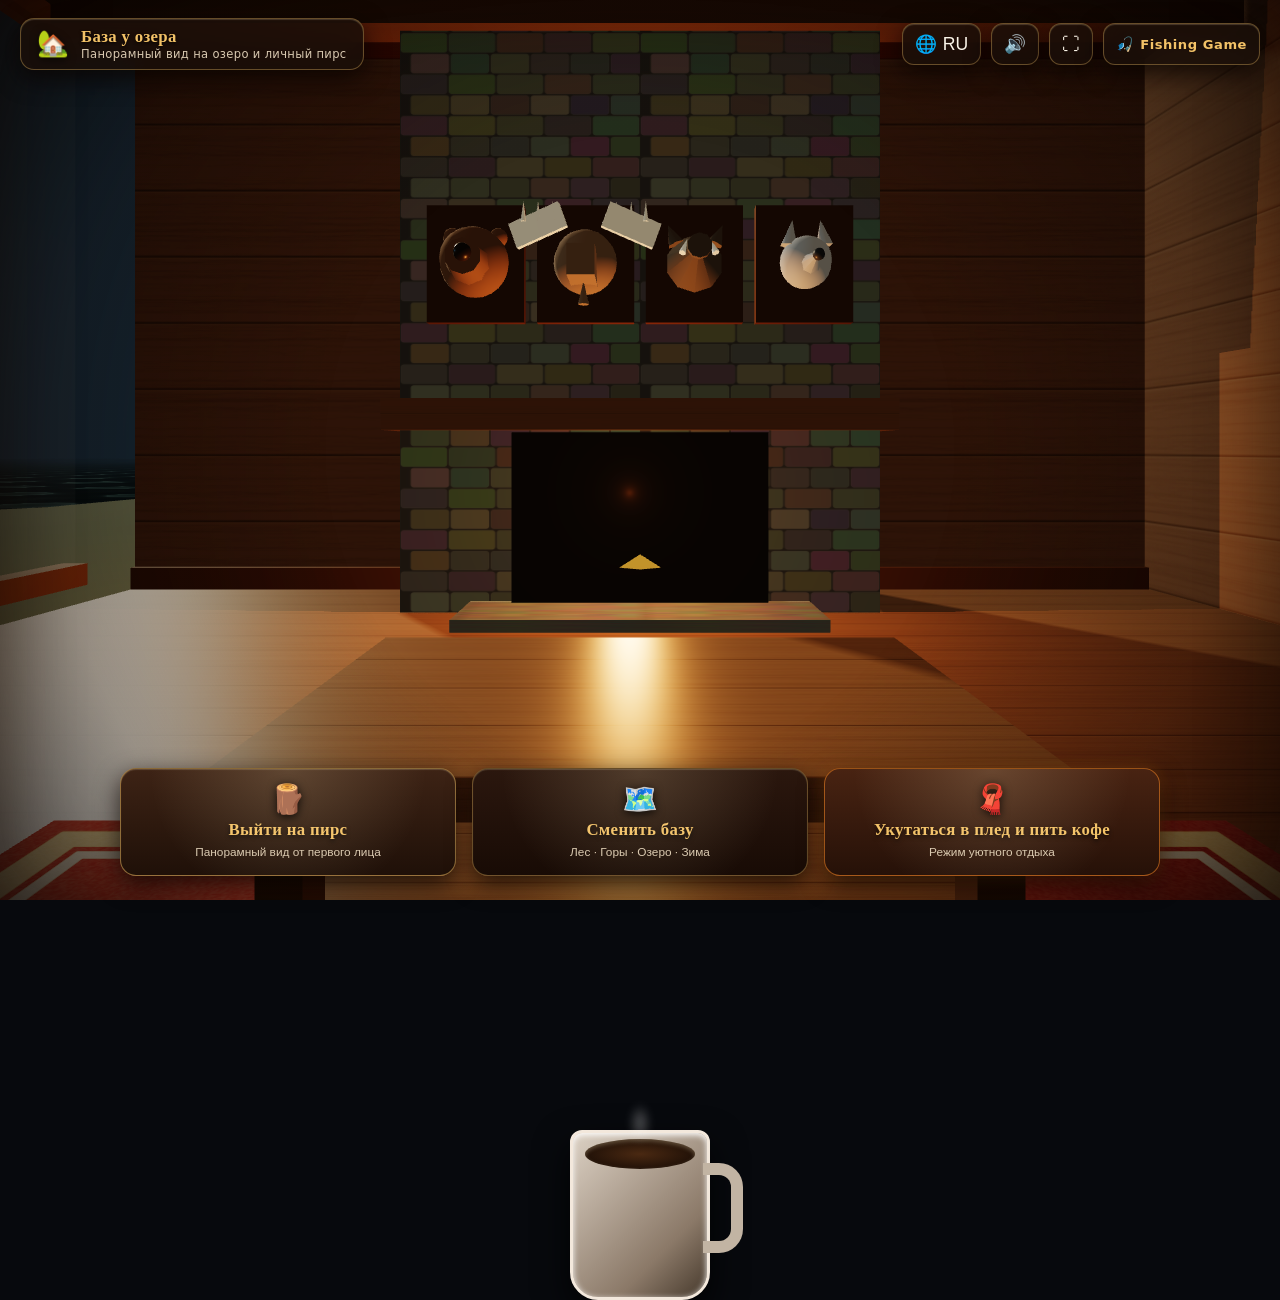
==== commit c69dc2de: "feat: add bilingual language toggle button for improved accessibility" ====
--- a/cozy-lodge-game/index.html
+++ b/cozy-lodge-game/index.html
@@ -32,6 +32,9 @@
     </div>
 
     <div class="top-controls">
+      <button id="btnLangToggle" class="icon-btn lang-toggle-btn" title="Сменить язык / Switch Language" aria-label="Language">
+        🌐 <span id="langLabel">RU</span>
+      </button>
       <button id="btnAudioToggle" class="icon-btn" title="Toggle Nature & Fire Sounds" aria-label="Toggle Sounds">
         <span id="audioIcon">🔊</span>
       </button>
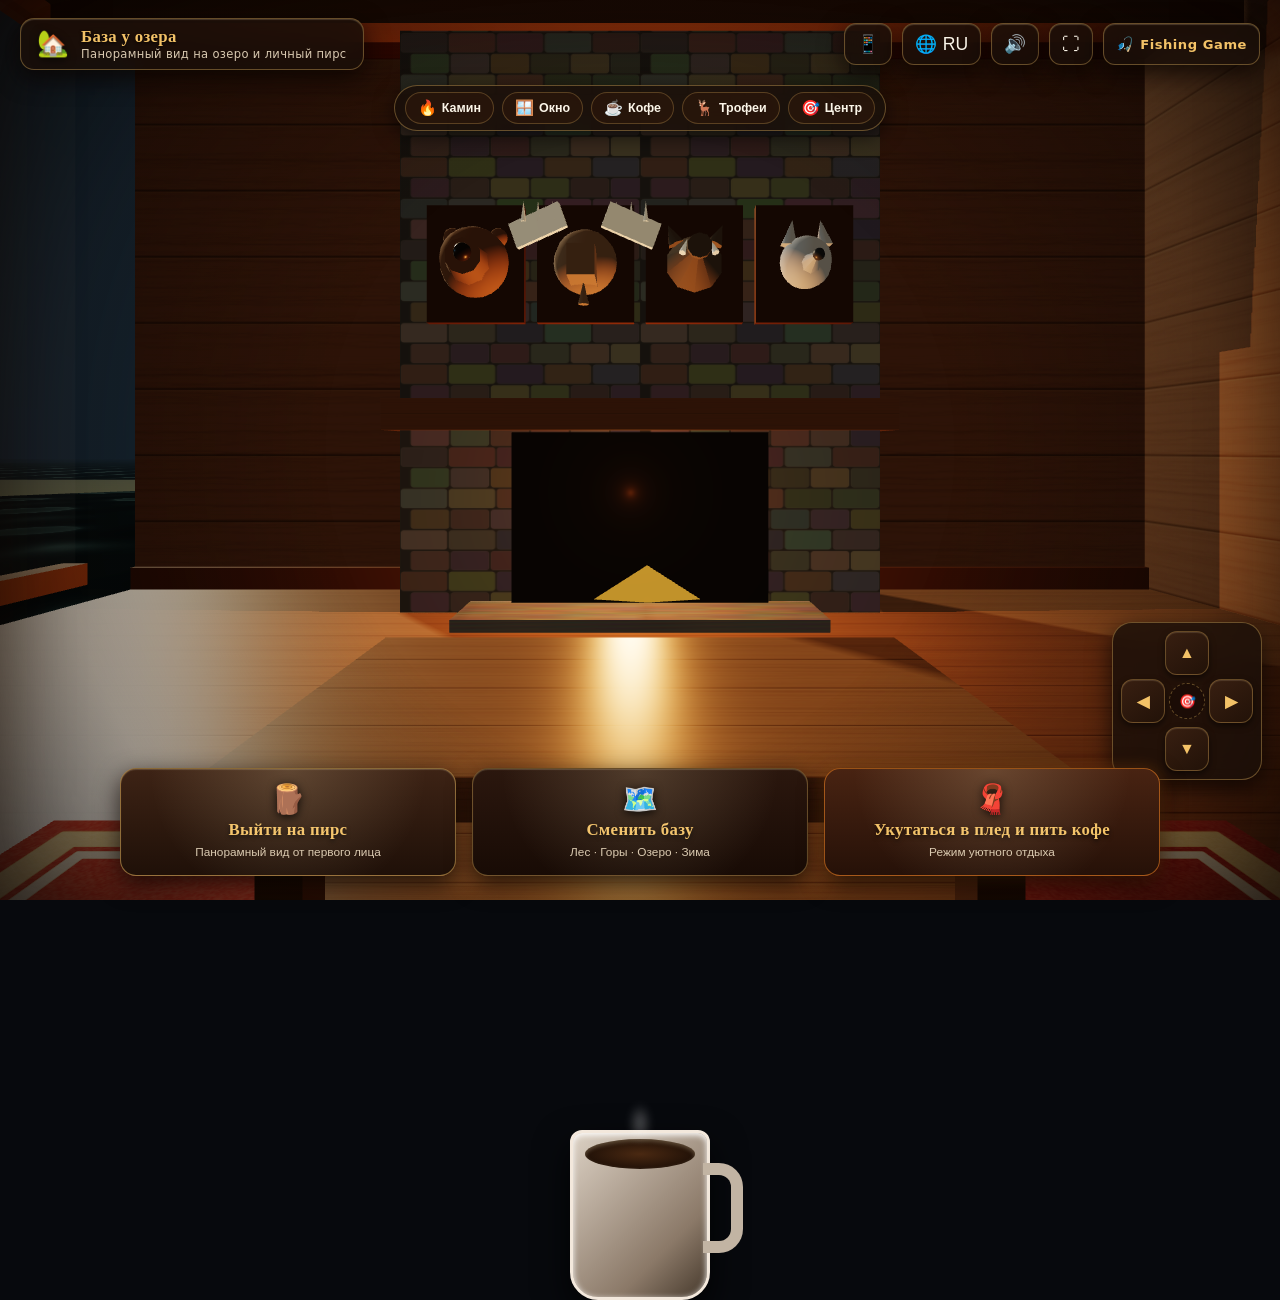
==== commit 5218483c: "feat: implement mobile on-screen touch controls with D-Pad and POI focus buttons" ====
--- a/cozy-lodge-game/index.html
+++ b/cozy-lodge-game/index.html
@@ -32,6 +32,9 @@
     </div>
 
     <div class="top-controls">
+      <button id="btnMobileControlsToggle" class="icon-btn mobile-toggle-btn" title="Мобильное управление / Mobile Controls" aria-label="Mobile Controls">
+        📱
+      </button>
       <button id="btnLangToggle" class="icon-btn lang-toggle-btn" title="Сменить язык / Switch Language" aria-label="Language">
         🌐 <span id="langLabel">RU</span>
       </button>
@@ -110,6 +113,44 @@
       <small class="btn-subtext">Step back inside to the warm fireplace</small>
     </button>
   </div>
+
+  <!-- Mobile On-Screen Touch Controls (Look D-pad & POI Focus buttons) -->
+  <aside class="mobile-controls-panel" id="mobileControlsPanel" aria-label="Mobile Touch Controls">
+    <!-- Quick Look POI Focus Bar -->
+    <div class="mobile-poi-bar" id="mobilePoiBar" aria-label="Quick Look Points">
+      <button type="button" class="mobile-poi-btn" id="poiFireplace" title="Камин / Fireplace">
+        <span class="poi-icon">🔥</span>
+        <span class="poi-label" data-poi="fire">Камин</span>
+      </button>
+      <button type="button" class="mobile-poi-btn" id="poiWindow" title="Окно / Lake Window">
+        <span class="poi-icon">🪟</span>
+        <span class="poi-label" data-poi="window">Окно</span>
+      </button>
+      <button type="button" class="mobile-poi-btn" id="poiCoffee" title="Кофе / Coffee Table">
+        <span class="poi-icon">☕</span>
+        <span class="poi-label" data-poi="coffee">Кофе</span>
+      </button>
+      <button type="button" class="mobile-poi-btn" id="poiTrophies" title="Трофеи / Animal Trophies">
+        <span class="poi-icon">🦌</span>
+        <span class="poi-label" data-poi="trophies">Трофеи</span>
+      </button>
+      <button type="button" class="mobile-poi-btn" id="poiRecenter" title="Центр / Recenter">
+        <span class="poi-icon">🎯</span>
+        <span class="poi-label" data-poi="center">Центр</span>
+      </button>
+    </div>
+
+    <!-- Touch Look D-Pad (Smooth continuous thumb rotation) -->
+    <div class="mobile-dpad" id="mobileDpad" aria-label="Touch Look D-Pad">
+      <button type="button" class="dpad-btn dpad-up" id="dpadUp" aria-label="Look Up">▲</button>
+      <div class="dpad-mid-row">
+        <button type="button" class="dpad-btn dpad-left" id="dpadLeft" aria-label="Look Left">◀</button>
+        <button type="button" class="dpad-center" id="dpadCenter" aria-label="Recenter">🎯</button>
+        <button type="button" class="dpad-btn dpad-right" id="dpadRight" aria-label="Look Right">▶</button>
+      </div>
+      <button type="button" class="dpad-btn dpad-down" id="dpadDown" aria-label="Look Down">▼</button>
+    </div>
+  </aside>
 
   <!-- ======================================================== -->
   <!-- MODAL: BASE SELECTOR (4 Realistic Bases) -->
--- a/cozy-lodge-game/style.css
+++ b/cozy-lodge-game/style.css
@@ -850,3 +850,167 @@
     font-size: 0.72rem;
   }
 }
+
+/* =========================================================================
+   10. MOBILE ON-SCREEN TOUCH CONTROLS (D-PAD & POI BAR)
+   ========================================================================= */
+.mobile-controls-panel {
+  position: absolute;
+  inset: 0;
+  z-index: 9;
+  pointer-events: none;
+  display: flex;
+  flex-direction: column;
+  justify-content: space-between;
+  padding: 85px 16px 20px;
+  transition: opacity 0.3s ease, visibility 0.3s ease;
+}
+
+.mobile-controls-panel.hidden {
+  opacity: 0;
+  visibility: hidden;
+  pointer-events: none;
+}
+
+/* Quick Look POI Focus Bar */
+.mobile-poi-bar {
+  display: flex;
+  justify-content: center;
+  align-items: center;
+  gap: 8px;
+  pointer-events: auto;
+  align-self: center;
+  padding: 6px 10px;
+  background: var(--c-glass-bg);
+  border: 1px solid var(--c-glass-border);
+  border-radius: 99px;
+  backdrop-filter: blur(12px);
+  box-shadow: 0 6px 20px rgba(0, 0, 0, 0.6);
+  max-width: 100%;
+  overflow-x: auto;
+}
+
+.mobile-poi-btn {
+  display: inline-flex;
+  align-items: center;
+  gap: 5px;
+  padding: 6px 12px;
+  background: rgba(45, 23, 12, 0.65);
+  border: 1px solid rgba(243, 194, 103, 0.25);
+  border-radius: 99px;
+  color: var(--c-cream);
+  font-size: 0.78rem;
+  font-weight: 700;
+  cursor: pointer;
+  transition: all 0.2s ease;
+  touch-action: manipulation;
+  white-space: nowrap;
+}
+
+.mobile-poi-btn:active, .mobile-poi-btn.active {
+  background: linear-gradient(135deg, rgba(230, 126, 34, 0.7), rgba(122, 70, 34, 0.8));
+  border-color: var(--c-gold);
+  transform: scale(0.94);
+  box-shadow: 0 0 12px var(--c-amber-glow);
+}
+
+.mobile-poi-btn .poi-icon {
+  font-size: 0.95rem;
+}
+
+/* Touch Look D-Pad */
+.mobile-dpad {
+  position: absolute;
+  right: 18px;
+  bottom: 120px;
+  pointer-events: auto;
+  display: flex;
+  flex-direction: column;
+  align-items: center;
+  gap: 4px;
+  padding: 8px;
+  background: var(--c-glass-bg);
+  border: 1px solid var(--c-glass-border);
+  border-radius: 20px;
+  backdrop-filter: blur(14px);
+  box-shadow: 0 8px 24px rgba(0, 0, 0, 0.7);
+  touch-action: none;
+}
+
+.dpad-mid-row {
+  display: flex;
+  align-items: center;
+  gap: 4px;
+}
+
+.dpad-btn {
+  width: 44px;
+  height: 44px;
+  display: flex;
+  align-items: center;
+  justify-content: center;
+  background: linear-gradient(145deg, #381f11, #221208);
+  border: 1px solid rgba(243, 194, 103, 0.3);
+  border-radius: 12px;
+  color: var(--c-gold);
+  font-size: 1rem;
+  font-weight: 900;
+  cursor: pointer;
+  box-shadow: inset 0 1px 1px rgba(255, 235, 190, 0.15), 0 3px 6px rgba(0, 0, 0, 0.5);
+  transition: all 0.1s ease;
+  user-select: none;
+  -webkit-user-select: none;
+}
+
+.dpad-btn:active, .dpad-btn.pressed {
+  background: linear-gradient(145deg, #d35400, #7a4622);
+  border-color: var(--c-gold);
+  color: #fff;
+  transform: scale(0.92);
+  box-shadow: 0 0 14px var(--c-amber-glow);
+}
+
+.dpad-center {
+  width: 36px;
+  height: 36px;
+  display: flex;
+  align-items: center;
+  justify-content: center;
+  background: rgba(26, 14, 7, 0.85);
+  border: 1px dashed rgba(243, 194, 103, 0.35);
+  border-radius: 50%;
+  color: var(--c-gold);
+  font-size: 0.85rem;
+  cursor: pointer;
+  transition: all 0.15s ease;
+}
+
+.dpad-center:active {
+  transform: scale(0.9);
+  background: rgba(230, 126, 34, 0.5);
+  border-style: solid;
+  border-color: var(--c-gold);
+}
+
+@media (max-width: 600px) {
+  .mobile-controls-panel {
+    padding: 68px 10px 10px;
+  }
+
+  .mobile-poi-bar {
+    gap: 4px;
+    padding: 4px 6px;
+  }
+
+  .mobile-poi-btn {
+    padding: 5px 9px;
+    font-size: 0.7rem;
+  }
+
+  .mobile-dpad {
+    right: 12px;
+    bottom: 185px;
+    transform: scale(0.9);
+    transform-origin: bottom right;
+  }
+}
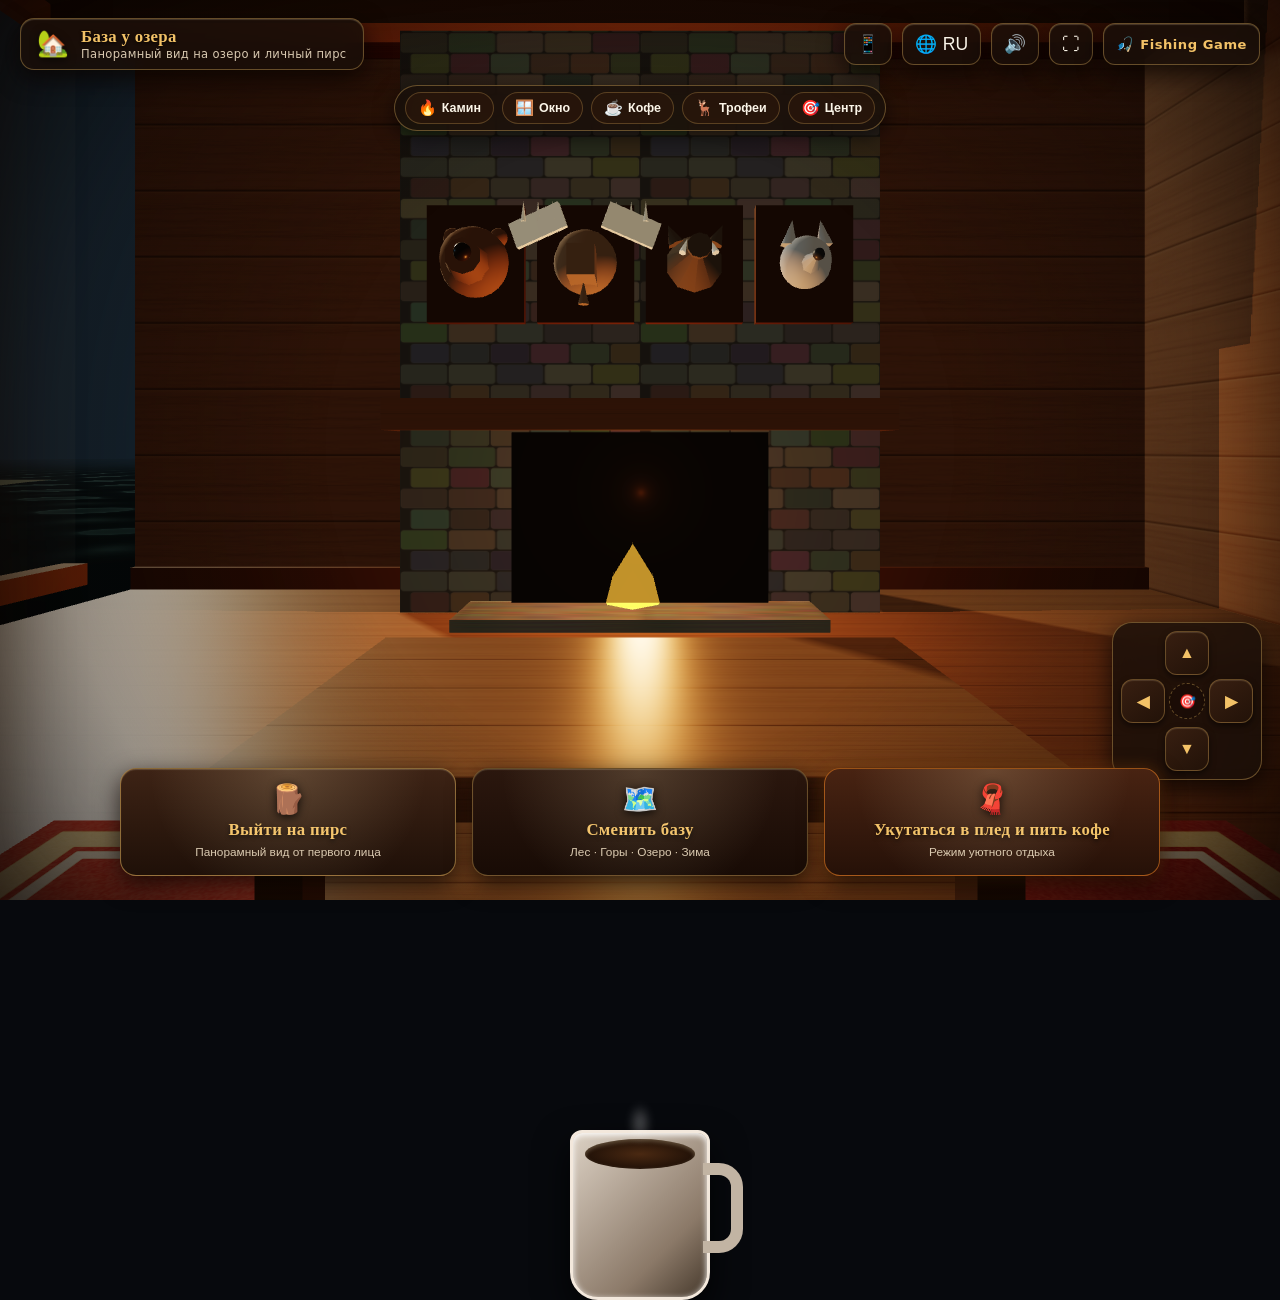
==== commit 289c9c6c: "feat: add mobile pier return button and update controls for improved navigation" ====
--- a/cozy-lodge-game/index.html
+++ b/cozy-lodge-game/index.html
@@ -5,7 +5,7 @@
   <meta name="viewport" content="width=device-width, initial-scale=1.0, maximum-scale=1.0, user-scalable=no, viewport-fit=cover">
   <title>Cozy Lakeside Base — 3D First-Person Cabin</title>
   <meta name="description" content="Realistic 3D first-person game: cozy lakeside cabin with fireplace, mounted animal trophies, panoramic lake view, wooden pier, and relaxation blanket mode.">
-  <link rel="stylesheet" href="style.css?v=3d-cozy-1">
+  <link rel="stylesheet" href="style.css?v=mobile-ctrl-2">
   <!-- Local Three.js build with CDN fallback -->
   <script src="three.min.js"></script>
   <script>
@@ -150,6 +150,11 @@
       </div>
       <button type="button" class="dpad-btn dpad-down" id="dpadDown" aria-label="Look Down">▼</button>
     </div>
+
+    <!-- Pier Return Button (Mobile only — visible when on pier) -->
+    <button type="button" class="mobile-pier-return-btn" id="mobilePierReturnBtn" hidden>
+      🚪 <span>Вернуться в дом</span>
+    </button>
   </aside>
 
   <!-- ======================================================== -->
@@ -237,6 +242,6 @@
     </div>
   </div>
 
-  <script src="game.js?v=3d-cozy-1"></script>
+  <script src="game.js?v=mobile-ctrl-2"></script>
 </body>
 </html>
--- a/cozy-lodge-game/style.css
+++ b/cozy-lodge-game/style.css
@@ -362,7 +362,7 @@
   bottom: 30px;
   left: 50%;
   transform: translateX(-50%);
-  z-index: 10;
+  z-index: 20;
   pointer-events: auto;
 }
 
@@ -992,6 +992,40 @@
   border-color: var(--c-gold);
 }
 
+/* Mobile Pier Return Button — appears bottom-center when on pier */
+.mobile-pier-return-btn {
+  position: absolute;
+  bottom: 24px;
+  left: 50%;
+  transform: translateX(-50%);
+  pointer-events: auto;
+  display: flex;
+  align-items: center;
+  gap: 8px;
+  padding: 14px 32px;
+  background: linear-gradient(180deg, #5a2d12 0%, #2a1005 100%);
+  border: 2px solid var(--c-gold);
+  border-radius: 20px;
+  color: var(--c-cream);
+  font-size: 1rem;
+  font-weight: 800;
+  cursor: pointer;
+  box-shadow: 0 6px 24px rgba(0,0,0,0.75), 0 0 16px rgba(243,194,103,0.25);
+  touch-action: manipulation;
+  white-space: nowrap;
+  z-index: 25;
+  transition: transform 0.15s ease, box-shadow 0.15s ease;
+}
+
+.mobile-pier-return-btn:active {
+  transform: translateX(-50%) scale(0.95);
+  box-shadow: 0 2px 12px rgba(0,0,0,0.6), 0 0 20px rgba(243,194,103,0.4);
+}
+
+.mobile-pier-return-btn[hidden] {
+  display: none !important;
+}
+
 @media (max-width: 600px) {
   .mobile-controls-panel {
     padding: 68px 10px 10px;
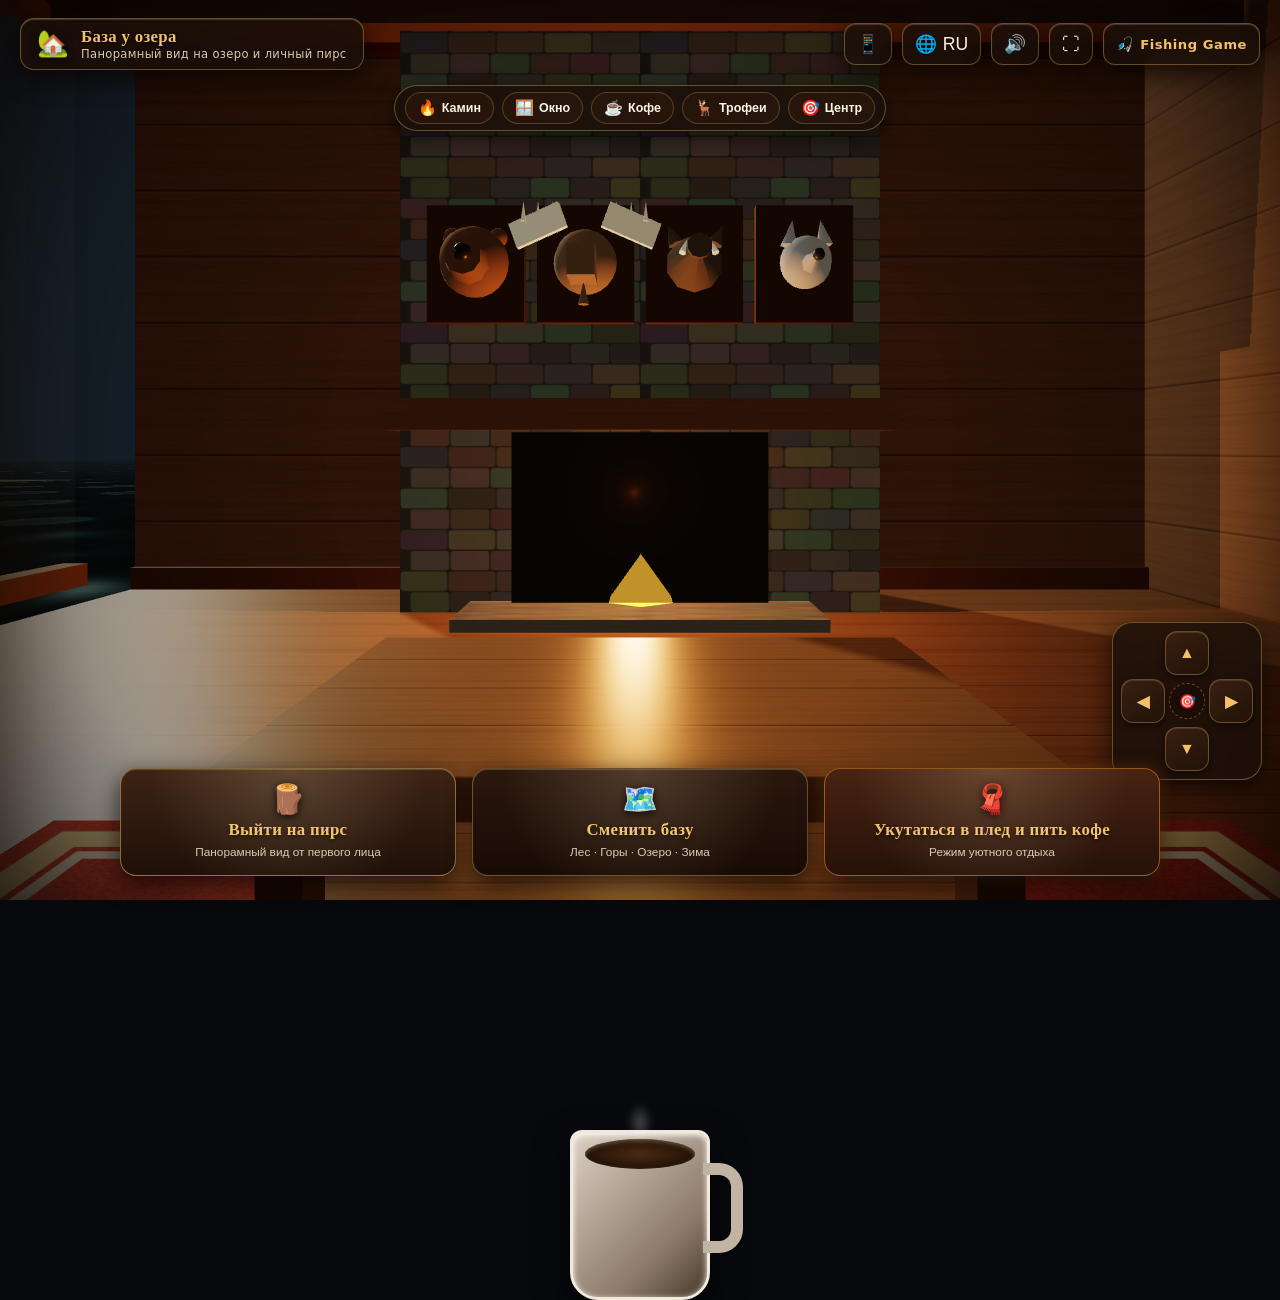
==== commit f5f20892: "feat: update mobile styles for improved responsiveness and accessibility" ====
--- a/cozy-lodge-game/index.html
+++ b/cozy-lodge-game/index.html
@@ -5,7 +5,7 @@
   <meta name="viewport" content="width=device-width, initial-scale=1.0, maximum-scale=1.0, user-scalable=no, viewport-fit=cover">
   <title>Cozy Lakeside Base — 3D First-Person Cabin</title>
   <meta name="description" content="Realistic 3D first-person game: cozy lakeside cabin with fireplace, mounted animal trophies, panoramic lake view, wooden pier, and relaxation blanket mode.">
-  <link rel="stylesheet" href="style.css?v=mobile-ctrl-2">
+  <link rel="stylesheet" href="style.css?v=mobile-ctrl-3">
   <!-- Local Three.js build with CDN fallback -->
   <script src="three.min.js"></script>
   <script>
--- a/cozy-lodge-game/style.css
+++ b/cozy-lodge-game/style.css
@@ -96,6 +96,8 @@
   backdrop-filter: blur(14px);
   box-shadow: var(--shadow-cabin);
   transition: transform 0.2s ease, border-color 0.2s ease;
+  min-width: 0;
+  overflow: hidden;
 }
 
 .badge-icon {
@@ -128,6 +130,7 @@
   display: flex;
   align-items: center;
   gap: 10px;
+  flex-shrink: 0;
 }
 
 .icon-btn {
@@ -811,6 +814,82 @@
   }
 }
 
+/* --- 480px: кнопки уменьшаются, бейдж сжимается --- */
+@media (max-width: 480px) {
+  .top-status-bar {
+    top: 8px;
+    left: 8px;
+    right: 8px;
+    gap: 6px;
+  }
+
+  .top-controls {
+    gap: 5px;
+    flex-shrink: 0;
+  }
+
+  .icon-btn {
+    min-width: 36px;
+    height: 36px;
+    padding: 0 8px;
+    font-size: 0.95rem;
+    border-radius: 10px;
+    gap: 4px;
+  }
+
+  /* Скрываем подзаголовок бейджа и уменьшаем его */
+  .base-badge {
+    padding: 5px 8px;
+    gap: 7px;
+    min-width: 0;
+    flex-shrink: 1;
+    overflow: hidden;
+  }
+
+  .badge-icon {
+    font-size: 1.3rem;
+    flex-shrink: 0;
+  }
+
+  .badge-sub {
+    display: none;
+  }
+
+  .badge-title {
+    font-size: 0.8rem;
+    white-space: nowrap;
+    overflow: hidden;
+    text-overflow: ellipsis;
+    max-width: 110px;
+  }
+
+  .back-to-game-btn .btn-text {
+    display: none;
+  }
+}
+
+/* --- 380px: самые маленькие экраны — прячем бейдж-текст полностью --- */
+@media (max-width: 380px) {
+  .badge-info {
+    display: none;
+  }
+
+  .base-badge {
+    padding: 5px 8px;
+  }
+
+  .icon-btn {
+    min-width: 32px;
+    height: 32px;
+    padding: 0 6px;
+    font-size: 0.88rem;
+  }
+
+  .top-controls {
+    gap: 4px;
+  }
+}
+
 @media (max-width: 600px) {
   .main-buttons-panel {
     flex-direction: column;
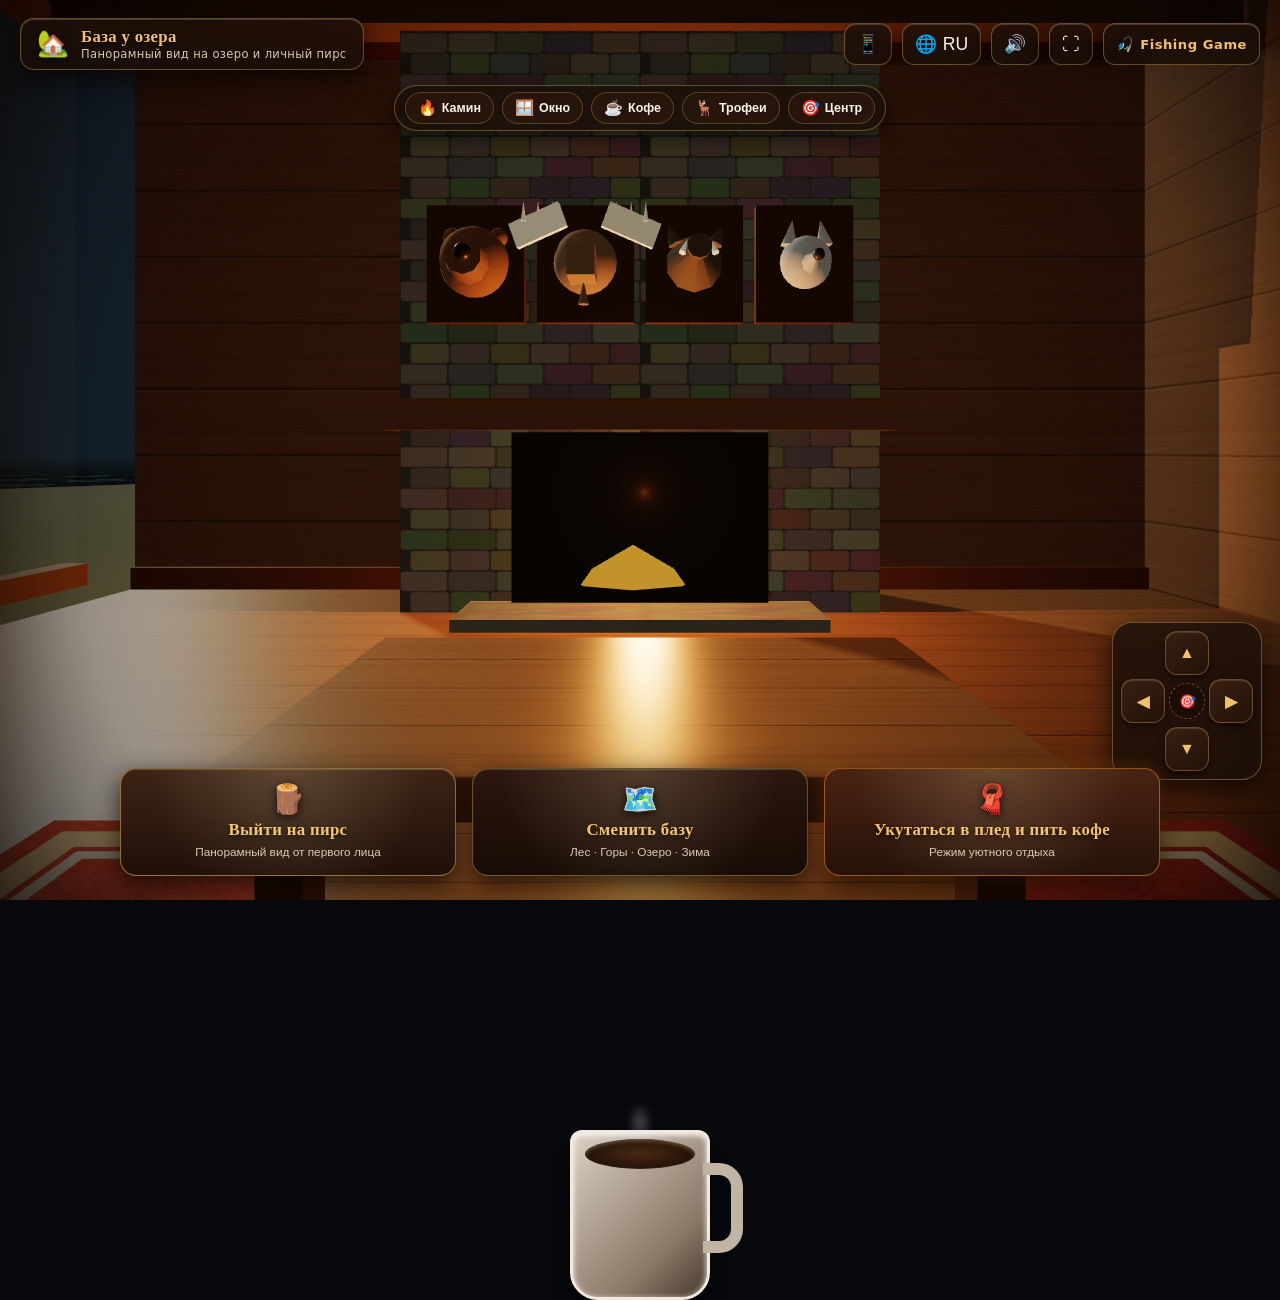
==== commit 3a66922c: "feat: update stylesheet version and enhance top controls for improved scrolling and layout" ====
--- a/cozy-lodge-game/index.html
+++ b/cozy-lodge-game/index.html
@@ -5,7 +5,7 @@
   <meta name="viewport" content="width=device-width, initial-scale=1.0, maximum-scale=1.0, user-scalable=no, viewport-fit=cover">
   <title>Cozy Lakeside Base — 3D First-Person Cabin</title>
   <meta name="description" content="Realistic 3D first-person game: cozy lakeside cabin with fireplace, mounted animal trophies, panoramic lake view, wooden pier, and relaxation blanket mode.">
-  <link rel="stylesheet" href="style.css?v=mobile-ctrl-3">
+  <link rel="stylesheet" href="style.css?v=mobile-ctrl-4">
   <!-- Local Three.js build with CDN fallback -->
   <script src="three.min.js"></script>
   <script>
--- a/cozy-lodge-game/style.css
+++ b/cozy-lodge-game/style.css
@@ -130,6 +130,19 @@
   display: flex;
   align-items: center;
   gap: 10px;
+  flex-shrink: 0;
+  /* Скрытый скроллбар — работает везде */
+  overflow-x: auto;
+  scrollbar-width: none;        /* Firefox */
+  -ms-overflow-style: none;     /* IE/Edge */
+}
+
+.top-controls::-webkit-scrollbar {
+  display: none;                /* Chrome/Safari */
+}
+
+/* Не даём кнопкам сжиматься при прокрутке */
+.top-controls > * {
   flex-shrink: 0;
 }
 
@@ -821,11 +834,17 @@
     left: 8px;
     right: 8px;
     gap: 6px;
+    /* Вся панель становится прокручиваемой строкой */
+    flex-wrap: nowrap;
+    overflow: visible;
   }
 
   .top-controls {
     gap: 5px;
-    flex-shrink: 0;
+    /* Прокрутка кнопок свайпом */
+    overflow-x: auto;
+    max-width: calc(100vw - 100px); /* оставить место для бейджа */
+    padding-bottom: 2px; /* избегаем обрезки тени */
   }
 
   .icon-btn {
@@ -887,6 +906,7 @@
 
   .top-controls {
     gap: 4px;
+    max-width: calc(100vw - 72px);
   }
 }
 
